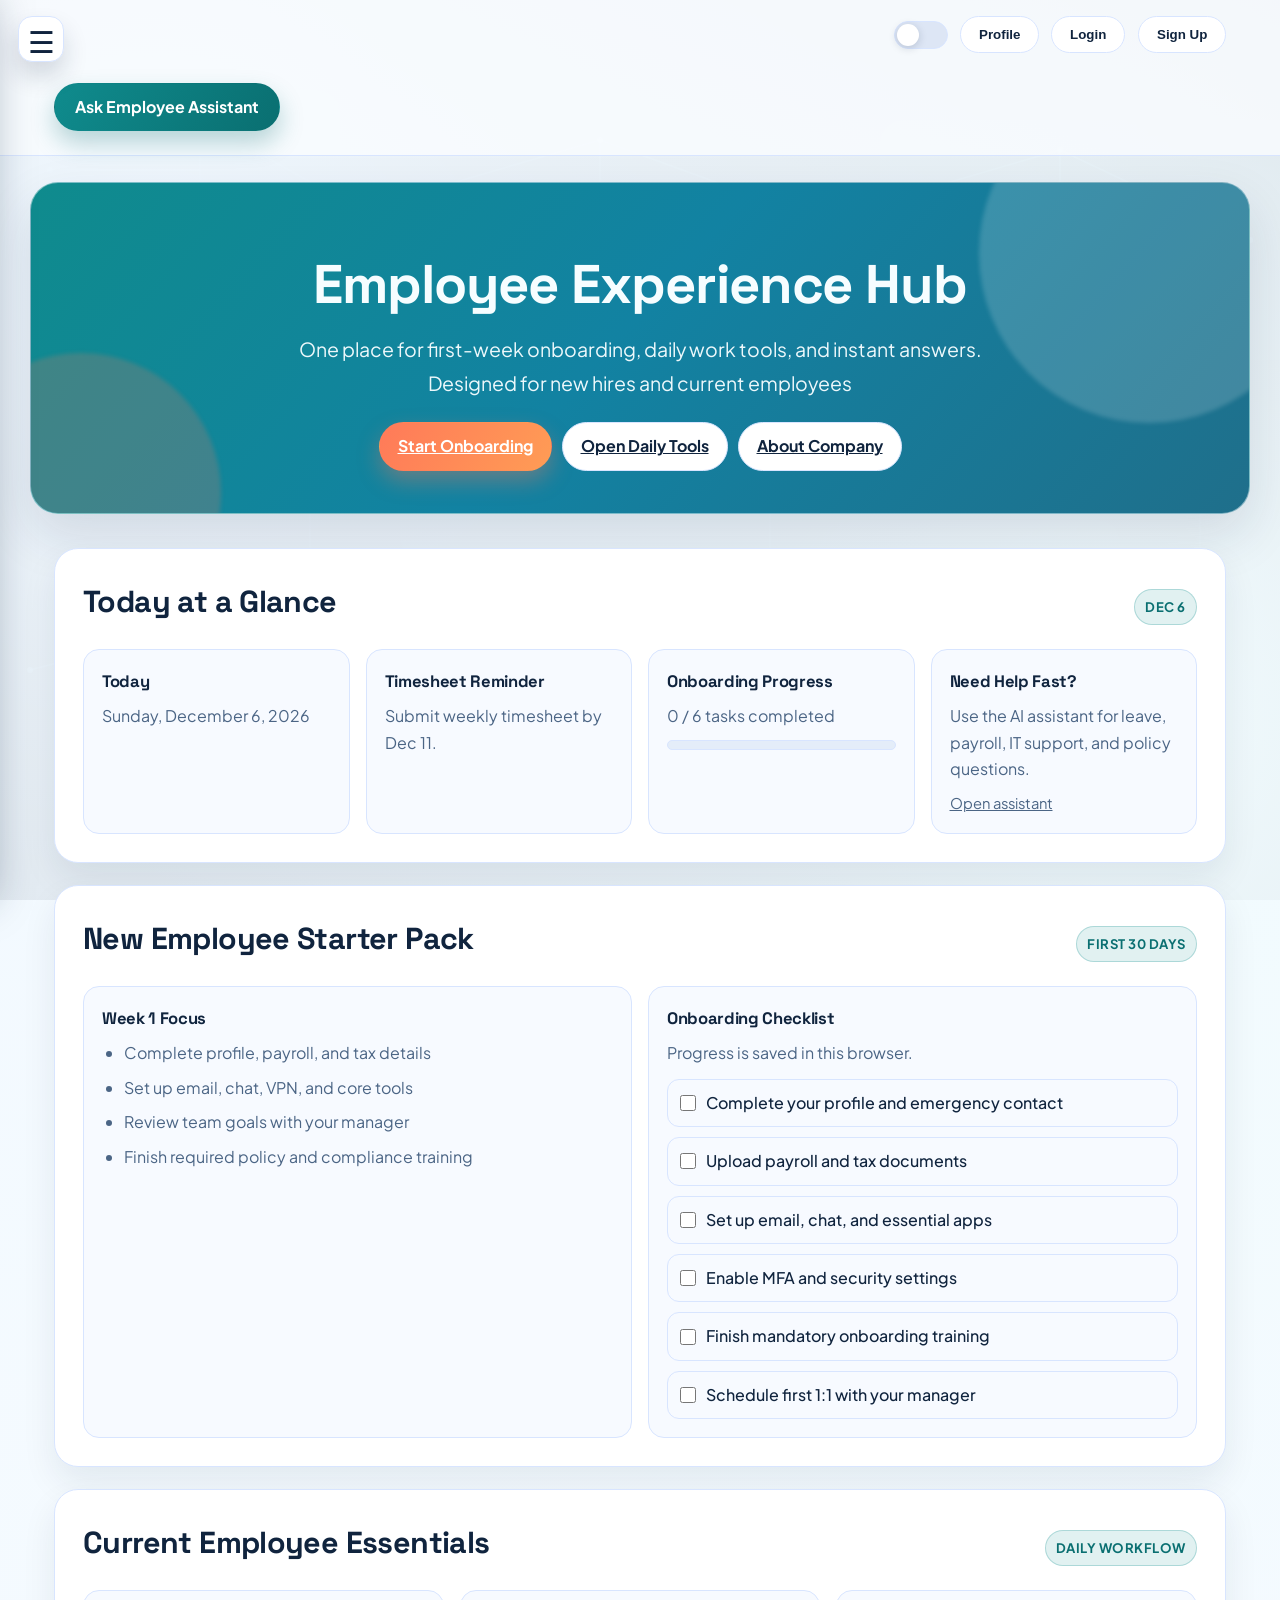
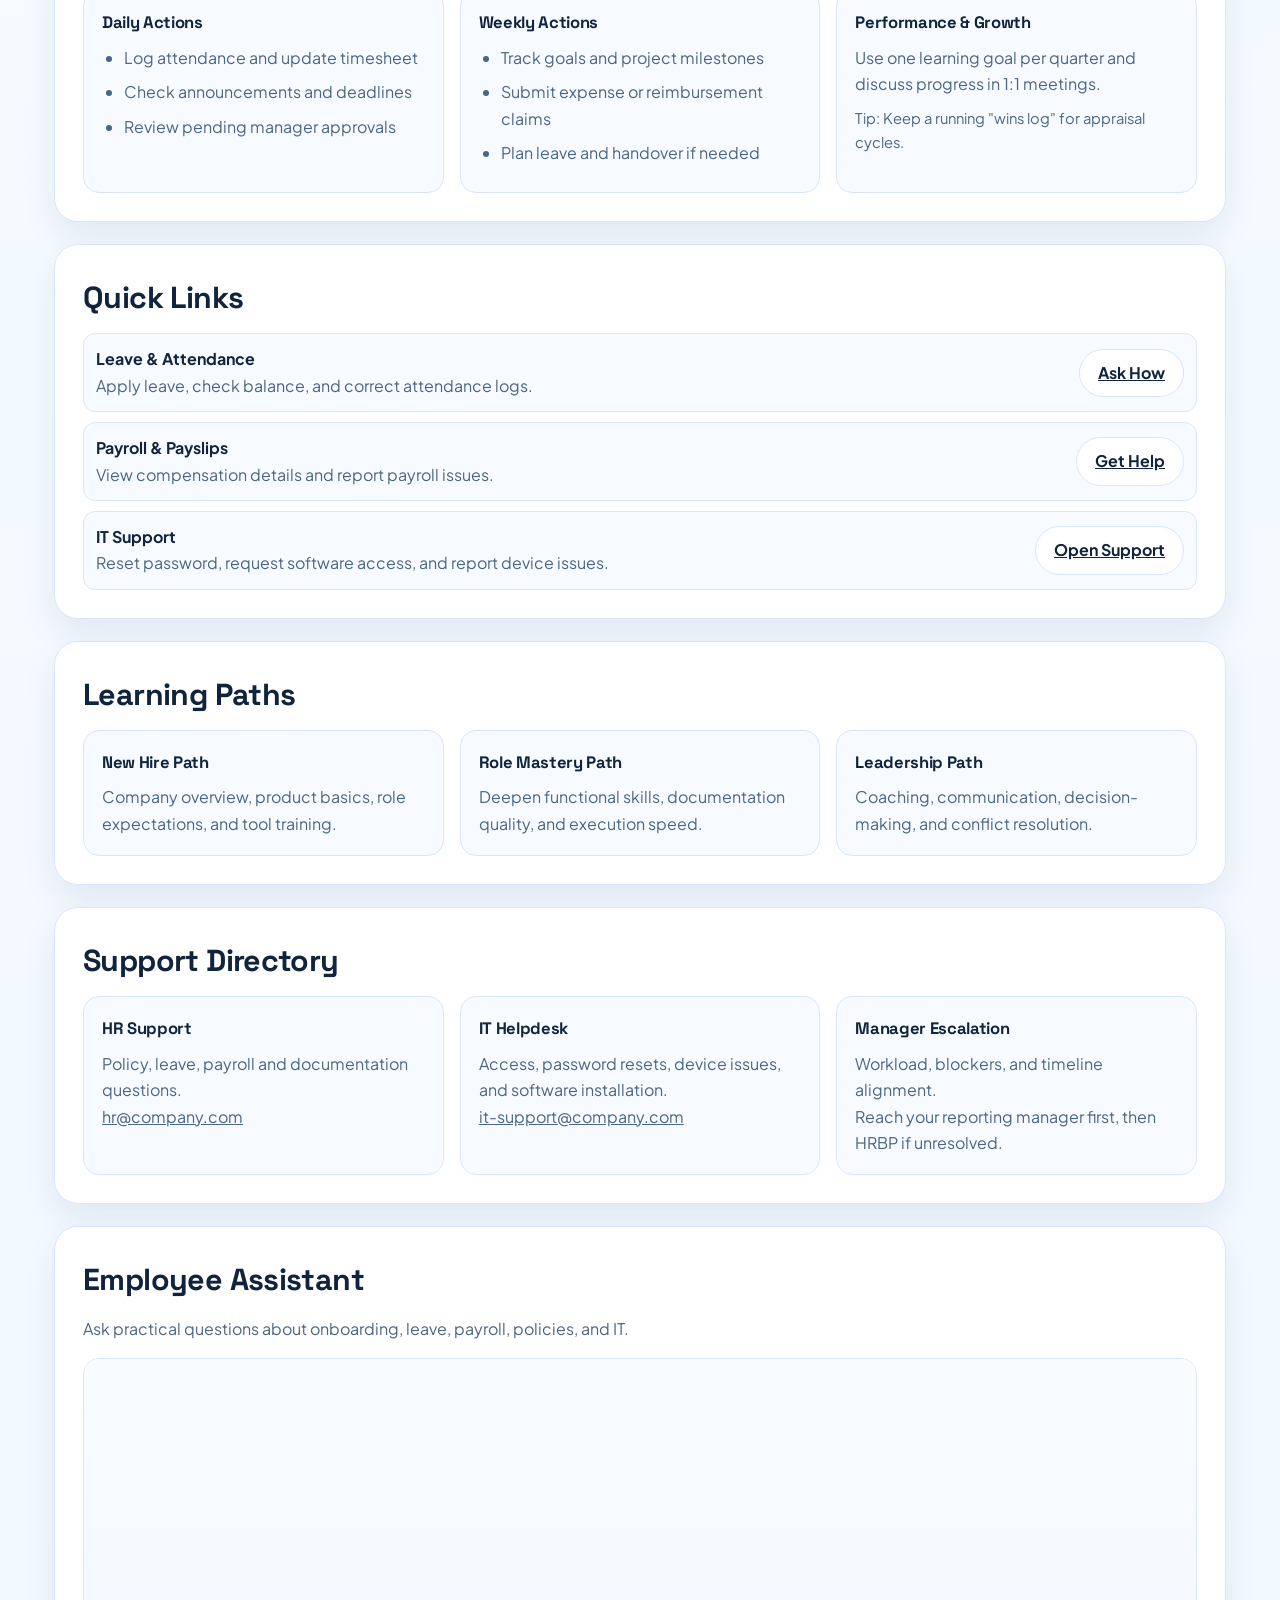
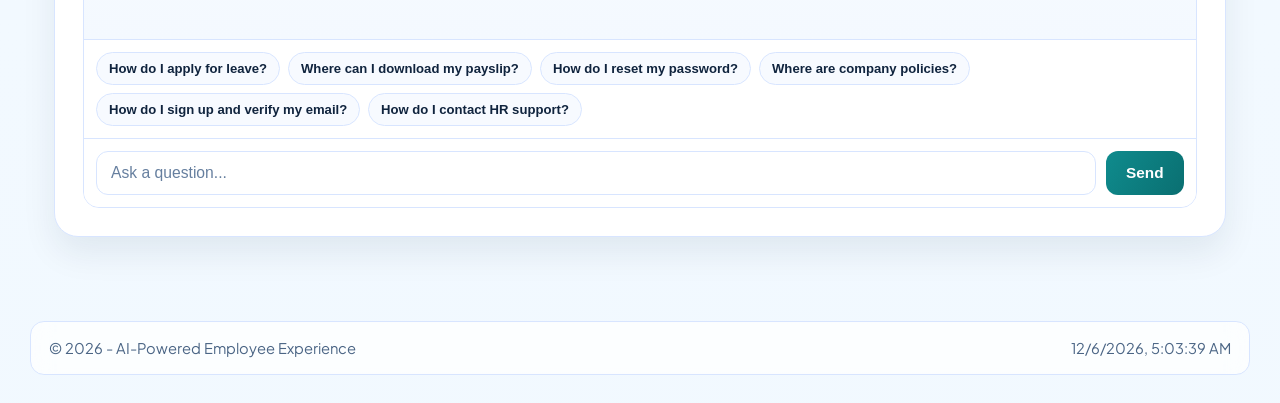
==== index.html @ 2e44c1c6 "ft up" ====
<!DOCTYPE html>
<html lang="en">
<head>
  <meta charset="UTF-8" />
  <meta name="viewport" content="width=device-width, initial-scale=1.0" />
  <title>AI Employee Experience</title>
  <link rel="preconnect" href="https://fonts.googleapis.com" />
  <link rel="preconnect" href="https://fonts.gstatic.com" crossorigin />
  <link
    href="https://fonts.googleapis.com/css2?family=Plus+Jakarta+Sans:wght@400;500;600;700;800&family=Space+Grotesk:wght@600;700&display=swap"
    rel="stylesheet"
  />

  <link rel="stylesheet" href="css/base.css" />
  <link rel="stylesheet" href="css/header.css" />
  <link rel="stylesheet" href="css/sidebar.css" />
  <link rel="stylesheet" href="css/banner.css" />
  <link rel="stylesheet" href="css/components.css" />
  <link rel="stylesheet" href="css/layout.css" />
  <link rel="stylesheet" href="css/dark.css" />
  <link rel="stylesheet" href="css/responsive.css" />
  <link rel="stylesheet" href="css/chatbot.css" />
  <link rel="stylesheet" href="css/popup.css" />

  <style>
    .section-title-row {
      display: flex;
      justify-content: space-between;
      align-items: center;
      gap: 12px;
      margin-bottom: 12px;
      flex-wrap: wrap;
    }

    .pill {
      display: inline-block;
      font-size: 0.82rem;
      font-weight: 700;
      letter-spacing: 0.04em;
      text-transform: uppercase;
      color: var(--primary-strong);
      background: rgba(15, 139, 141, 0.12);
      border: 1px solid rgba(15, 139, 141, 0.25);
      border-radius: 999px;
      padding: 6px 10px;
    }

    .hero-actions {
      margin-top: 22px;
      display: flex;
      justify-content: center;
      gap: 10px;
      flex-wrap: wrap;
    }

    .task-list {
      display: grid;
      gap: 10px;
      margin-top: 12px;
    }

    .task-item {
      display: flex;
      align-items: center;
      gap: 10px;
      background: var(--surface-soft);
      border: 1px solid var(--line);
      border-radius: 12px;
      padding: 10px 12px;
      color: var(--text);
      font-weight: 500;
    }

    .task-item input {
      width: 16px;
      height: 16px;
      accent-color: var(--primary);
    }

    .progress-track {
      width: 100%;
      background: #e4edf9;
      border-radius: 999px;
      height: 10px;
      overflow: hidden;
      margin-top: 10px;
      border: 1px solid var(--line);
    }

    .progress-fill {
      height: 100%;
      width: 0%;
      background: linear-gradient(120deg, var(--primary), #26a3a5);
      transition: width 0.25s ease;
    }

    .quick-link-list {
      display: grid;
      gap: 10px;
      margin-top: 10px;
    }

    .quick-link-item {
      display: flex;
      justify-content: space-between;
      align-items: center;
      gap: 10px;
      flex-wrap: wrap;
      background: var(--surface-soft);
      border: 1px solid var(--line);
      border-radius: 12px;
      padding: 12px;
    }

    .quick-link-item strong {
      color: var(--text);
    }

    .mini-note {
      margin-top: 8px;
      font-size: 0.92rem;
      color: var(--muted);
    }
  </style>
</head>

<body>
  <div class="main-header">
    <!-- SIDEBAR -->
    <div class="menu-icon" onclick="toggleSidebar()">&#9776;</div>
    <div class="sidebar-overlay" id="sidebarOverlay" onclick="toggleSidebar()"></div>

    <div class="sidebar" id="sidebar">
      <h2>Menu</h2>
      <a href="#dashboard">Dashboard</a>
      <a href="#new-employee">New Employee</a>
      <a href="#current-employee">Current Employee</a>
      <a href="#quick-links">Quick Links</a>
      <a href="#learning">Learning</a>
      <a href="#support">Support</a>
      <a href="about-company.html">About Company</a>
      <a href="#chatbot">AI Assistant</a>
      <a href="profile.html">Profile</a>
      <a href="#admin-section">Admin</a>
      <a href="#" id="sidebarLogoutLink">Logout</a>
    </div>

    <header>
      <div class="header-controls">
        <!-- DARK MODE -->
        <div class="toggle-switch" onclick="toggleDarkMode()">
          <div class="circle"></div>
        </div>

        <!-- PROFILE DROPDOWN -->
        <div class="profile">
          <button type="button" class="profile-btn" id="profileBtn">
            Profile
          </button>

          <div class="dropdown" id="dropdown">
            <a href="profile.html">My Account</a>
            <a href="#">Settings</a>
            <a href="#" onclick="return handleLogout(event)">Logout</a>
          </div>
        </div>

        <button id="loginBtn" class="btn-secondary" onclick="openPopup('login')">Login</button>
        <button id="signupBtn" class="btn-secondary" onclick="openPopup('signup')">Sign Up</button>
      </div>

      <a href="#chatbot" class="chat-btn">
        Ask Employee Assistant
      </a>
    </header>
  </div>

  <!-- Banner Section -->
  <div class="hero-bg">
    <div class="inner-section">
      <h1 id="employeeGreeting">Employee Experience Hub</h1>
      <p>One place for first-week onboarding, daily work tools, and instant answers.</p>
      <p>Designed for new hires and current employees</p>
      <div class="hero-actions">
        <a href="#new-employee" class="btn-primary">Start Onboarding</a>
        <a href="#current-employee" class="btn-secondary">Open Daily Tools</a>
        <a href="about-company.html" class="btn-secondary">About Company</a>
      </div>
    </div>
  </div>

  <main>
    <section id="dashboard">
      <div class="section-title-row">
        <h2>Today at a Glance</h2>
        <span class="pill" id="todayDatePill">Today</span>
      </div>
      <div class="grid">
        <div class="card">
          <h3>Today</h3>
          <p id="todayLine">Loading date...</p>
        </div>
        <div class="card">
          <h3>Timesheet Reminder</h3>
          <p id="timesheetLine">Update your timesheet before Friday.</p>
        </div>
        <div class="card">
          <h3>Onboarding Progress</h3>
          <p id="onboardingProgressLabel">0 / 0 tasks completed</p>
          <div class="progress-track">
            <div class="progress-fill" id="onboardingProgressFill"></div>
          </div>
        </div>
        <div class="card">
          <h3>Need Help Fast?</h3>
          <p>Use the AI assistant for leave, payroll, IT support, and policy questions.</p>
          <p class="mini-note"><a href="#chatbot">Open assistant</a></p>
        </div>
      </div>
    </section>

    <section id="new-employee">
      <div class="section-title-row">
        <h2>New Employee Starter Pack</h2>
        <span class="pill">First 30 Days</span>
      </div>
      <div class="grid">
        <div class="card">
          <h3>Week 1 Focus</h3>
          <ul>
            <li>Complete profile, payroll, and tax details</li>
            <li>Set up email, chat, VPN, and core tools</li>
            <li>Review team goals with your manager</li>
            <li>Finish required policy and compliance training</li>
          </ul>
        </div>
        <div class="card">
          <h3>Onboarding Checklist</h3>
          <p>Progress is saved in this browser.</p>
          <div class="task-list" id="onboardingChecklist"></div>
        </div>
      </div>
    </section>

    <section id="current-employee">
      <div class="section-title-row">
        <h2>Current Employee Essentials</h2>
        <span class="pill">Daily Workflow</span>
      </div>
      <div class="grid">
        <div class="card">
          <h3>Daily Actions</h3>
          <ul>
            <li>Log attendance and update timesheet</li>
            <li>Check announcements and deadlines</li>
            <li>Review pending manager approvals</li>
          </ul>
        </div>
        <div class="card">
          <h3>Weekly Actions</h3>
          <ul>
            <li>Track goals and project milestones</li>
            <li>Submit expense or reimbursement claims</li>
            <li>Plan leave and handover if needed</li>
          </ul>
        </div>
        <div class="card">
          <h3>Performance & Growth</h3>
          <p>Use one learning goal per quarter and discuss progress in 1:1 meetings.</p>
          <p class="mini-note">Tip: Keep a running "wins log" for appraisal cycles.</p>
        </div>
      </div>
    </section>

    <section id="quick-links">
      <h2>Quick Links</h2>
      <div class="quick-link-list">
        <div class="quick-link-item">
          <div>
            <strong>Leave & Attendance</strong>
            <p>Apply leave, check balance, and correct attendance logs.</p>
          </div>
          <a href="#chatbot" class="btn-secondary">Ask How</a>
        </div>
        <div class="quick-link-item">
          <div>
            <strong>Payroll & Payslips</strong>
            <p>View compensation details and report payroll issues.</p>
          </div>
          <a href="#chatbot" class="btn-secondary">Get Help</a>
        </div>
        <div class="quick-link-item">
          <div>
            <strong>IT Support</strong>
            <p>Reset password, request software access, and report device issues.</p>
          </div>
          <a href="#chatbot" class="btn-secondary">Open Support</a>
        </div>
      </div>
    </section>

    <section id="learning">
      <h2>Learning Paths</h2>
      <div class="grid">
        <div class="card">
          <h3>New Hire Path</h3>
          <p>Company overview, product basics, role expectations, and tool training.</p>
        </div>
        <div class="card">
          <h3>Role Mastery Path</h3>
          <p>Deepen functional skills, documentation quality, and execution speed.</p>
        </div>
        <div class="card">
          <h3>Leadership Path</h3>
          <p>Coaching, communication, decision-making, and conflict resolution.</p>
        </div>
      </div>
    </section>

    <section id="support">
      <h2>Support Directory</h2>
      <div class="grid">
        <div class="card">
          <h3>HR Support</h3>
          <p>Policy, leave, payroll and documentation questions.</p>
          <p><a href="mailto:hr@company.com">hr@company.com</a></p>
        </div>
        <div class="card">
          <h3>IT Helpdesk</h3>
          <p>Access, password resets, device issues, and software installation.</p>
          <p><a href="mailto:it-support@company.com">it-support@company.com</a></p>
        </div>
        <div class="card">
          <h3>Manager Escalation</h3>
          <p>Workload, blockers, and timeline alignment.</p>
          <p>Reach your reporting manager first, then HRBP if unresolved.</p>
        </div>
      </div>
    </section>

    <!-- CHATBOT -->
    <section id="chatbot">
      <h2>Employee Assistant</h2>
      <p>Ask practical questions about onboarding, leave, payroll, policies, and IT.</p>
      <div class="chat-box">
        <div class="chat-log" id="chatLog"></div>
        <div class="chat-suggestions" id="chatSuggestions"></div>
        <div class="input-row">
          <input id="userInput" placeholder="Ask a question..." />
          <button onclick="sendMessage()">Send</button>
        </div>
      </div>
    </section>

    <!-- ADMIN SECTION -->
    <section id="admin-section" style="display:none;">
      <h2>Admin Panel</h2>
      <div id="userList"></div>
    </section>
  </main>

  <footer>
    <div class="inner-footer">
      <div>&copy; 2026 - AI-Powered Employee Experience</div>
      <div id="clock"></div>
    </div>
  </footer>

  <!-- POPUP -->
  <div class="popup-bg" id="popupBg" onclick="closePopup()">
    <div class="popup" onclick="event.stopPropagation()">
      <h2 id="popupTitle"></h2>

      <div id="loginForm" style="display:none;">
        <input id="liEmail" type="email" placeholder="Email" />
        <input id="liPassword" type="password" placeholder="Password" />
        <p style="margin:8px 0 0; text-align:right;">
          <a href="forgot.html" style="font-size:0.86rem; color:#0a6f71; text-decoration:none;">Forgot password?</a>
        </p>
        <button onclick="handleLogin()" style="width:100%;">Login</button>
      </div>

      <div id="signupForm" style="display:none;">
        <input id="suName" type="text" placeholder="Full Name" />
        <input id="suEmail" type="email" placeholder="Email" />
        <input id="suPassword" type="password" placeholder="Password" />
        <button onclick="handleSignup()" style="width:100%;">Sign Up</button>
      </div>

      <br />
      <button onclick="closePopup()" style="width:100%;">Close</button>
    </div>
  </div>

  <script>
    const isLocalhost =
      location.hostname === "localhost" || location.hostname === "127.0.0.1";
    const API = isLocalhost
      ? "http://127.0.0.1:5000/api"
      : "https://ai-backend-1-7kxh.onrender.com/api";

    const ONBOARDING_STORAGE_KEY = "onboardingChecklistV1";
    const onboardingItems = [
      { id: "profile", label: "Complete your profile and emergency contact" },
      { id: "docs", label: "Upload payroll and tax documents" },
      { id: "tools", label: "Set up email, chat, and essential apps" },
      { id: "security", label: "Enable MFA and security settings" },
      { id: "training", label: "Finish mandatory onboarding training" },
      { id: "manager", label: "Schedule first 1:1 with your manager" }
    ];

    /* SIDEBAR */
    function toggleSidebar() {
      document.getElementById("sidebar").classList.toggle("open");
      document.getElementById("sidebarOverlay").classList.toggle("show");
    }

    /* DARK MODE */
    function toggleDarkMode() {
      document.body.classList.toggle("dark");
      localStorage.setItem("theme", document.body.classList.contains("dark") ? "dark" : "light");
    }

    function applySavedTheme() {
      const savedTheme = localStorage.getItem("theme");
      if (savedTheme === "dark") {
        document.body.classList.add("dark");
      } else {
        document.body.classList.remove("dark");
      }
    }

    /* POPUP */
    function openPopup(type) {
      document.getElementById("popupBg").style.display = "flex";
      document.getElementById("popupTitle").textContent = type === "login" ? "Login" : "Sign Up";
      document.getElementById("loginForm").style.display = type === "login" ? "block" : "none";
      document.getElementById("signupForm").style.display = type === "signup" ? "block" : "none";
    }

    function closePopup() {
      document.getElementById("popupBg").style.display = "none";
    }

    /* SIGNUP */
    async function handleSignup() {
      const name = document.getElementById("suName").value;
      const email = document.getElementById("suEmail").value;
      const password = document.getElementById("suPassword").value;

      try {
        const res = await fetch(`${API}/auth/signup`, {
          method: "POST",
          headers: { "Content-Type": "application/json" },
          body: JSON.stringify({ name, email, password })
        });

        const data = await res.json();
        alert(data.msg || "Signup successful");
      } catch (error) {
        alert("Signup failed");
        console.error(error);
      }
    }

    /* LOGIN */
    async function handleLogin() {
      const email = document.getElementById("liEmail").value;
      const password = document.getElementById("liPassword").value;

      try {
        const res = await fetch(`${API}/auth/login`, {
          method: "POST",
          headers: { "Content-Type": "application/json" },
          body: JSON.stringify({ email, password })
        });

        const data = await res.json();

        if (res.ok) {
          localStorage.setItem("token", data.token);
          localStorage.setItem("user", JSON.stringify(data.user));
          alert("Login successful");
          closePopup();
          loadAdminPanel();
          renderPersonalizedWelcome();
          updateAuthUI();
          if (window.refreshChatSuggestions) window.refreshChatSuggestions();
        } else {
          alert(data.msg || "Login failed");
        }
      } catch (error) {
        alert("Login error");
        console.error(error);
      }
    }

    /* LOGOUT */
    function handleLogout(e) {
      if (e) e.preventDefault();
      localStorage.removeItem("token");
      localStorage.removeItem("user");
      document.getElementById("admin-section").style.display = "none";
      alert("Logged out successfully");
      renderPersonalizedWelcome();
      updateAuthUI();
      if (window.refreshChatSuggestions) window.refreshChatSuggestions();
      return false;
    }

    /* ADMIN PANEL */
    async function loadAdminPanel() {
      const token = localStorage.getItem("token");
      const user = JSON.parse(localStorage.getItem("user") || "{}");
      const userList = document.getElementById("userList");

      if (!user.role || user.role !== "admin") return;

      document.getElementById("admin-section").style.display = "block";

      try {
        const res = await fetch(`${API}/users/all`, {
          headers: { Authorization: `Bearer ${token}` }
        });

        const users = await res.json();

        userList.innerHTML = users.map((u) => `
          <p>${u.name} - ${u.email} - ${u.role}</p>
        `).join("");
      } catch (error) {
        userList.innerHTML = "<p>Failed to load users.</p>";
        console.error(error);
      }
    }

    function formatFriendlyDate(date) {
      return date.toLocaleDateString(undefined, {
        weekday: "long",
        year: "numeric",
        month: "long",
        day: "numeric"
      });
    }

    function getNextFridayLabel() {
      const now = new Date();
      const day = now.getDay();
      const diff = (5 - day + 7) % 7;
      const nextFriday = new Date(now);
      nextFriday.setDate(now.getDate() + diff);
      return nextFriday.toLocaleDateString(undefined, {
        month: "short",
        day: "numeric"
      });
    }

    function renderTodayWidgets() {
      const today = new Date();
      const todayLabel = formatFriendlyDate(today);
      const nextFriday = getNextFridayLabel();

      const todayLine = document.getElementById("todayLine");
      const timesheetLine = document.getElementById("timesheetLine");
      const todayDatePill = document.getElementById("todayDatePill");

      if (todayLine) todayLine.textContent = todayLabel;
      if (timesheetLine) timesheetLine.textContent = `Submit weekly timesheet by ${nextFriday}.`;
      if (todayDatePill) todayDatePill.textContent = today.toLocaleDateString(undefined, { month: "short", day: "numeric" });
    }

    function getChecklistState() {
      try {
        return JSON.parse(localStorage.getItem(ONBOARDING_STORAGE_KEY) || "{}");
      } catch {
        return {};
      }
    }

    function saveChecklistState(state) {
      localStorage.setItem(ONBOARDING_STORAGE_KEY, JSON.stringify(state));
    }

    function updateOnboardingProgress() {
      const state = getChecklistState();
      const total = onboardingItems.length;
      const completed = onboardingItems.filter((item) => Boolean(state[item.id])).length;
      const percent = total === 0 ? 0 : Math.round((completed / total) * 100);

      const label = document.getElementById("onboardingProgressLabel");
      const fill = document.getElementById("onboardingProgressFill");
      if (label) label.textContent = `${completed} / ${total} tasks completed`;
      if (fill) fill.style.width = `${percent}%`;
    }

    function renderOnboardingChecklist() {
      const wrapper = document.getElementById("onboardingChecklist");
      if (!wrapper) return;

      const state = getChecklistState();
      wrapper.innerHTML = onboardingItems
        .map((item) => `
          <label class="task-item">
            <input type="checkbox" data-task-id="${item.id}" ${state[item.id] ? "checked" : ""} />
            <span>${item.label}</span>
          </label>
        `)
        .join("");

      wrapper.addEventListener("change", (e) => {
        const input = e.target;
        if (!(input instanceof HTMLInputElement)) return;
        const taskId = input.getAttribute("data-task-id");
        if (!taskId) return;

        const nextState = getChecklistState();
        nextState[taskId] = input.checked;
        saveChecklistState(nextState);
        updateOnboardingProgress();
      });

      updateOnboardingProgress();
    }

    function renderPersonalizedWelcome() {
      const heading = document.getElementById("employeeGreeting");
      if (!heading) return;

      try {
        const user = JSON.parse(localStorage.getItem("user") || "{}");
        const name = user?.name ? String(user.name).trim() : "";
        heading.textContent = name ? `Welcome, ${name}` : "Employee Experience Hub";
      } catch {
        heading.textContent = "Employee Experience Hub";
      }
    }

    function updateAuthUI() {
      const loginBtn = document.getElementById("loginBtn");
      const signupBtn = document.getElementById("signupBtn");
      const sidebarLogoutLink = document.getElementById("sidebarLogoutLink");
      const profileBtnLocal = document.getElementById("profileBtn");
      const isLoggedIn = Boolean(localStorage.getItem("token"));

      if (loginBtn) loginBtn.style.display = isLoggedIn ? "none" : "";
      if (signupBtn) signupBtn.style.display = isLoggedIn ? "none" : "";
      if (sidebarLogoutLink) sidebarLogoutLink.style.display = isLoggedIn ? "" : "none";

      if (!profileBtnLocal) return;
      if (!isLoggedIn) {
        profileBtnLocal.textContent = "Profile";
        return;
      }

      try {
        const user = JSON.parse(localStorage.getItem("user") || "{}");
        const firstName = String(user?.name || "Profile").trim().split(/\s+/)[0];
        profileBtnLocal.textContent = `Hi, ${firstName}`;
      } catch {
        profileBtnLocal.textContent = "Profile";
      }
    }

    function initSidebarInteractions() {
      const sidebar = document.getElementById("sidebar");
      const sidebarLogoutLink = document.getElementById("sidebarLogoutLink");
      if (!sidebar) return;

      sidebar.querySelectorAll("a").forEach((link) => {
        link.addEventListener("click", () => {
          if (sidebar.classList.contains("open")) toggleSidebar();
        });
      });

      if (sidebarLogoutLink) {
        sidebarLogoutLink.addEventListener("click", (e) => {
          handleLogout(e);
        });
      }
    }

    /* CLOCK */
    function updateClock() {
      document.getElementById("clock").textContent = new Date().toLocaleString();
    }
    setInterval(updateClock, 1000);
    updateClock();

    /* INITIAL LOAD */
    window.addEventListener("load", () => {
      applySavedTheme();
      loadAdminPanel();
      renderPersonalizedWelcome();
      renderTodayWidgets();
      renderOnboardingChecklist();
      updateAuthUI();
      initSidebarInteractions();
    });

    /* DROPDOWN */
    const profileBtn = document.getElementById("profileBtn");
    const dropdown = document.getElementById("dropdown");

    if (profileBtn && dropdown) {
      profileBtn.addEventListener("click", function (e) {
        e.stopPropagation();
        dropdown.classList.toggle("show");
      });

      dropdown.addEventListener("click", function (e) {
        e.stopPropagation();
      });

      document.addEventListener("click", function () {
        dropdown.classList.remove("show");
      });
    }
  </script>
  <script type="module">
    import { sendMessage, initChatSuggestions, refreshChatSuggestions } from "./js/chatbot.js";
    window.sendMessage = sendMessage;
    window.refreshChatSuggestions = refreshChatSuggestions;
    initChatSuggestions();
  </script>
</body>
</html>
---- css/base.css ----
* {
  box-sizing: border-box;
  margin: 0;
  padding: 0;
}

:root {
  --bg: #eef4ff;
  --surface: #ffffff;
  --surface-soft: #f7faff;
  --text: #10243e;
  --muted: #4b6585;
  --placeholder: #667f9f;
  --primary: #0f8b8d;
  --primary-strong: #0a6f71;
  --accent: #ff7a59;
  --line: #d8e5ff;
  --shadow: 0 22px 52px rgba(16, 36, 62, 0.12);
  --radius-lg: 24px;
  --radius-md: 16px;
  --tech-bg: url("../assets/tech-bg.svg");
}

html {
  scroll-behavior: smooth;
}

body {
  font-family: "Plus Jakarta Sans", "Segoe UI", sans-serif;
  background-image:
    linear-gradient(rgba(245, 251, 255, 0.86), rgba(240, 248, 255, 0.9)),
    radial-gradient(circle at 12% 8%, #d9e9ff 0%, transparent 35%),
    radial-gradient(circle at 88% 20%, #ddfff5 0%, transparent 32%),
    var(--tech-bg);
  background-size: auto, auto, auto, cover;
  background-position: center, center, center, center;
  background-repeat: no-repeat, no-repeat, no-repeat, no-repeat;
  background-attachment: scroll, scroll, scroll, fixed;
  color: var(--text);
  line-height: 1.65;
  text-rendering: optimizeLegibility;
  -webkit-font-smoothing: antialiased;
  min-height: 100vh;
}

body,
input,
textarea,
select,
button {
  color: var(--text);
}

::placeholder {
  color: var(--placeholder);
  opacity: 1;
}

h1,
h2,
h3 {
  font-family: "Space Grotesk", "Plus Jakarta Sans", sans-serif;
  letter-spacing: -0.02em;
}

a {
  color: inherit;
}

p,
li,
label,
small,
span {
  color: inherit;
}

main p,
main li,
footer,
.inner-footer {
  color: var(--muted);
}

button,
.chat-btn,
.home-btn,
.profile-btn,
.popup-main-btn,
.popup-close-btn,
.update-btn,
.logout-btn {
  transition: transform 0.22s ease, box-shadow 0.22s ease, filter 0.22s ease,
    background-color 0.22s ease, color 0.22s ease, border-color 0.22s ease;
  animation: button-idle 3.2s ease-in-out infinite;
  will-change: transform;
}

button:hover,
.chat-btn:hover,
.home-btn:hover,
.profile-btn:hover,
.popup-main-btn:hover,
.popup-close-btn:hover,
.update-btn:hover,
.logout-btn:hover {
  transform: translateY(-2px) scale(1.01);
  box-shadow: 0 12px 24px rgba(16, 36, 62, 0.2);
  filter: brightness(1.03);
}

button:active,
.chat-btn:active,
.home-btn:active,
.profile-btn:active,
.popup-main-btn:active,
.popup-close-btn:active,
.update-btn:active,
.logout-btn:active {
  transform: translateY(0) scale(0.98);
}

button:focus-visible,
.chat-btn:focus-visible,
.home-btn:focus-visible,
.profile-btn:focus-visible,
.popup-main-btn:focus-visible,
.popup-close-btn:focus-visible,
.update-btn:focus-visible,
.logout-btn:focus-visible {
  outline: 3px solid rgba(15, 139, 141, 0.28);
  outline-offset: 2px;
}

@keyframes button-idle {
  0%,
  100% {
    transform: translateY(0);
  }
  50% {
    transform: translateY(-1px);
  }
}

@media (prefers-reduced-motion: reduce) {
  button,
  .chat-btn,
  .home-btn,
  .profile-btn,
  .popup-main-btn,
  .popup-close-btn,
  .update-btn,
  .logout-btn {
    animation: none;
    transition: none;
  }
}
---- css/header.css ----
.main-header {
  position: sticky;
  top: 0;
  width: 100%;
  z-index: 1001;
  background: rgba(250, 253, 255, 0.78);
  border-bottom: 1px solid var(--line);
}

.main-header,
header,
.header-controls,
.profile {
  overflow: visible;
}

header {
  padding: 16px 24px;
  position: relative;
  max-width: 1220px;
  margin: 0 auto;
}

.header-controls {
  position: static;
  justify-content: flex-end;
  display: flex;
  align-items: center;
  gap: 12px;
}

.profile-btn {
  border: 1px solid var(--line, #d8e5ff);
  background: var(--surface, #ffffff);
  color: var(--text, #10243e);
}

.profile {
  position: relative;
  z-index: 1500;
}

#dropdown {
  position: absolute;
  top: calc(100% + 12px);
  right: 0;
  min-width: 180px;
  padding: 10px;
  background: var(--surface, #ffffff);
  border: 1px solid var(--line, #d8e5ff);
  border-radius: 14px;
  box-shadow: var(--shadow);
  display: none;
  z-index: 3000;
}

#dropdown.show {
  display: block;
}

#dropdown a {
  display: block;
  padding: 10px 12px;
  border-radius: 10px;
  text-decoration: none !important;
  font-weight: 600;
  color: var(--text, #10243e) !important;
}

#dropdown a:hover {
  background: var(--surface-soft, #f7faff);
}
---- css/sidebar.css ----
.sidebar {
  position: fixed;
  top: 0;
  bottom: 0;
  left: -320px;
  z-index: 9999;
  display: flex;
  flex-direction: column;
  gap: 8px;
  width: 290px;
  height: 100vh;
  padding: 96px 20px 24px;
  background: linear-gradient(180deg, #0f8b8d, #0a6f71);
  color: #ffffff;
  box-shadow: 20px 0 40px rgba(16, 36, 62, 0.35);
  transition: left 0.26s ease-in-out;
  overflow-y: auto;
}

.sidebar.open {
  left: 0;
}

.sidebar h2 {
  margin-bottom: 12px;
  font-size: 1.45rem;
  font-weight: 800;
}

.sidebar a {
  display: block;
  padding: 10px 12px;
  color: #ffffff;
  text-decoration: none;
  font-size: 0.98rem;
  border-radius: 10px;
  opacity: 0.95;
  transition: background 0.2s ease, transform 0.2s ease;
}

.sidebar a:hover {
  transform: translateX(4px);
  background: rgba(255, 255, 255, 0.18);
  opacity: 1;
}

.sidebar-overlay {
  position: fixed;
  top: 0;
  left: 0;
  z-index: 999;
  display: none;
  width: 100%;
  height: 100%;
  background: rgba(11, 25, 44, 0.38);
  backdrop-filter: blur(4px);
}

.sidebar-overlay.show {
  display: block;
}

.menu-icon {
  position: fixed;
  top: 16px;
  left: 18px;
  z-index: 10000;
  font-size: 30px;
  width: 46px;
  height: 46px;
  border-radius: 14px;
  display: grid;
  place-items: center;
  background: var(--surface);
  border: 1px solid var(--line);
  box-shadow: 0 14px 24px rgba(16, 36, 62, 0.16);
  cursor: pointer;
  color: var(--text);
}
---- css/banner.css ----
.hero-bg {
  margin: 26px auto 0;
  max-width: 1220px;
  border-radius: 28px;
  border: 1px solid rgba(255, 255, 255, 0.45);
  padding: 72px 42px 42px;
  background: linear-gradient(132deg, #0f8b8d 0%, #1282a2 48%, #1f6f8b 100%);
  color: #f6fdff;
  text-align: center;
  position: relative;
  overflow: hidden;
  box-shadow: var(--shadow);
}

.inner-section {
  max-width: 960px;
  margin: 0 auto;
  position: relative;
  z-index: 1;
}

.hero-bg::before,
.hero-bg::after {
  content: "";
  position: absolute;
  border-radius: 999px;
  filter: blur(2px);
}

.hero-bg::before {
  width: 340px;
  height: 340px;
  background: rgba(255, 255, 255, 0.16);
  top: -100px;
  right: -70px;
}

.hero-bg::after {
  width: 280px;
  height: 280px;
  background: rgba(255, 122, 89, 0.2);
  left: -90px;
  bottom: -120px;
}

.hero-bg h1 {
  margin-bottom: 18px;
  font-size: clamp(2rem, 5vw, 3.4rem);
  line-height: 1.1;
  font-weight: 700;
}

.hero-bg p {
  font-size: clamp(1rem, 2.1vw, 1.22rem);
  line-height: 1.72;
  opacity: 0.96;
}

.hero-bg p:last-child {
  margin-top: 16px;
  font-weight: 800;
  letter-spacing: 0.18em;
  text-transform: uppercase;
  font-size: 0.78rem;
  color: #ffddd4;
}
---- css/components.css ----
main {
  padding: 34px 24px 30px;
  margin: 0 auto;
  max-width: 1220px;
}

section {
  max-width: 100%;
  margin: 0 0 22px;
  padding: 28px;
  background: var(--surface);
  border: 1px solid var(--line);
  border-radius: var(--radius-lg);
  box-shadow: 0 16px 34px rgba(16, 36, 62, 0.08);
  animation: rise-in 0.5s ease both;
}

section h2 {
  margin-bottom: 10px;
  font-size: clamp(1.45rem, 2.5vw, 1.9rem);
}

section p {
  color: var(--muted);
}

section ul {
  padding-left: 22px;
}

section li {
  margin-bottom: 8px;
}

.grid {
  display: grid;
  grid-template-columns: repeat(auto-fit, minmax(220px, 1fr));
  gap: 16px;
}

.card {
  padding: 18px;
  background: var(--surface-soft);
  border: 1px solid var(--line);
  border-radius: var(--radius-md);
  transition: transform 0.22s ease, box-shadow 0.22s ease;
}

.card:hover {
  transform: translateY(-3px);
  box-shadow: 0 16px 28px rgba(16, 36, 62, 0.12);
}

.card h3 {
  margin-bottom: 8px;
  font-size: 1.04rem;
}

.card p,
section li {
  color: var(--muted);
}

.btn-primary,
.btn-secondary,
.header-controls button,
.profile-btn,
.home-btn {
  appearance: none;
  border: 1px solid transparent;
  border-radius: 999px;
  padding: 10px 18px;
  font-weight: 700;
  cursor: pointer;
  transition: transform 0.2s ease, background 0.2s ease, color 0.2s ease, box-shadow 0.2s ease;
}

.btn-primary {
  background: linear-gradient(120deg, var(--accent), #ff9c55);
  color: #fff;
  box-shadow: 0 10px 22px rgba(255, 122, 89, 0.35);
}

.btn-secondary,
.header-controls button,
.profile-btn,
.home-btn {
  background: #fff;
  color: var(--text);
  border-color: var(--line);
}

.btn-primary:hover,
.btn-secondary:hover,
.header-controls button:hover,
.profile-btn:hover,
.home-btn:hover {
  transform: translateY(-1px);
}

.chat-btn {
  margin: 30px auto 8px;
  display: inline-block;
  width: max-content;
  text-decoration: none;
  background: linear-gradient(120deg, var(--primary), var(--primary-strong));
  color: #fff;
  border: 1px solid transparent;
  padding: 10px 20px;
  border-radius: 999px;
  font-weight: 700;
  box-shadow: 0 12px 24px rgba(10, 111, 113, 0.28);
}

.chat-btn:hover {
  color: #fff;
  filter: brightness(1.05);
}

@keyframes rise-in {
  from {
    opacity: 0;
    transform: translateY(8px);
  }
  to {
    opacity: 1;
    transform: translateY(0);
  }
}
---- css/layout.css ----
footer {
  margin-top: 10px;
  padding: 22px 24px 28px;
  background: transparent;
  color: var(--muted);
  font-size: 0.92rem;
}

.inner-footer {
  display: flex;
  justify-content: space-between;
  align-items: center;
  max-width: 1220px;
  margin: 0 auto;
  padding: 14px 18px;
  background: rgba(255, 255, 255, 0.72);
  border: 1px solid var(--line);
  border-radius: 14px;
  backdrop-filter: blur(10px);
}

.three-column-header {
  display: flex;
  justify-content: space-between;
  align-items: center;
  padding: 20px;
}

.two-column-section {
  display: flex;
  justify-content: space-between;
  padding: 20px;
}

.left-box,
.right-box {
  width: 48%;
}
---- css/dark.css ----
.toggle-switch {
  position: relative;
  width: 54px;
  height: 28px;
  background: #dde6f5;
  border-radius: 999px;
  border: 1px solid var(--line);
  cursor: pointer;
}

.toggle-switch .circle {
  position: absolute;
  top: 2px;
  left: 2px;
  width: 22px;
  height: 22px;
  background: #ffffff;
  border-radius: 50%;
  box-shadow: 0 2px 8px rgba(16, 36, 62, 0.18);
  transition: 0.3s;
}

body.dark {
  --bg: #091423;
  --surface: #11253c;
  --surface-soft: #16324f;
  --text: #e8f0ff;
  --muted: #afc2df;
  --placeholder: #9eb4d3;
  --line: #284361;
  --shadow: 0 22px 52px rgba(3, 9, 15, 0.45);

  background-image:
    linear-gradient(rgba(7, 16, 27, 0.86), rgba(8, 23, 38, 0.9)),
    radial-gradient(circle at 16% 8%, #14385b 0%, transparent 32%),
    radial-gradient(circle at 88% 20%, #17314a 0%, transparent 30%),
    var(--tech-bg);
  background-size: auto, auto, auto, cover;
  background-position: center, center, center, center;
  background-repeat: no-repeat, no-repeat, no-repeat, no-repeat;
  background-attachment: scroll, scroll, scroll, fixed;
  color: var(--text);
}

body.dark a,
body.dark button,
body.dark h1,
body.dark h2,
body.dark h3,
body.dark h4,
body.dark h5,
body.dark h6 {
  color: var(--text);
}

body.dark p,
body.dark li,
body.dark label,
body.dark small,
body.dark span {
  color: var(--muted);
}

body.dark .toggle-switch {
  background: #223f5c;
  border-color: #305275;
}

body.dark .toggle-switch .circle {
  left: 28px;
  background: #e9f3ff;
}

body.dark .main-header {
  background: rgba(10, 20, 34, 0.82);
  border-bottom-color: #2a4462;
}

body.dark .menu-icon {
  color: #f3f8ff;
  background: #10233a;
  border-color: #2c4868;
}

body.dark .profile-btn {
  background-color: #10233a;
  color: #f3f8ff;
  border-color: #2c4868;
}

body.dark .btn-secondary,
body.dark .header-controls button,
body.dark .home-btn {
  background: #10233a;
  color: #f3f8ff;
  border-color: #2c4868;
}

body.dark .sidebar {
  background: linear-gradient(180deg, #12587a, #0c3f5c);
  color: #f4f9ff;
}

body.dark .sidebar a {
  color: #f4f9ff;
}

body.dark .chat-btn {
  color: #ffffff;
}

body.dark .dropdown {
  background: #10233a;
  border-color: #2c4868;
}

body.dark #dropdown a {
  color: #e8f0ff !important;
}

body.dark #dropdown a:hover {
  color: #ffffff !important;
}

body.dark section {
  background: var(--surface);
  color: var(--text);
  border: 1px solid var(--line);
}

body.dark section p,
body.dark section li,
body.dark .card p {
  color: #c4d7f1;
}

body.dark .card {
  background: var(--surface-soft);
  border-color: var(--line);
  color: var(--text);
}

body.dark .chat-log {
  background: #0f2237;
  color: #e3efff;
}

body.dark .chat-suggestions,
body.dark .input-row {
  background: #10233a;
  border-top-color: #2c4868;
}

body.dark .chat-chip {
  background: #16324f;
  color: #e8f0ff;
  border-color: #2c4868;
}

body.dark .chat-chip:hover {
  background: #1b3d5f;
}

body.dark .input-row input {
  background: #10233a;
  color: #fff;
  border-color: #2c4868;
}

body.dark .popup {
  background: #10233a;
  color: #e8f0ff;
  border-color: #2c4868;
}

body.dark .popup input {
  background: #0f2034;
  color: #fff;
  border-color: #2c4868;
}

body.dark .popup button {
  color: #e8f0ff;
}

body.dark .inner-footer {
  background: rgba(16, 35, 58, 0.78);
  border-color: #2c4868;
  color: #afc2df;
}
---- css/responsive.css ----
@media (max-width: 1024px) {
  .hero-bg {
    margin: 22px 16px 0;
    padding: 66px 30px 34px;
  }

  main {
    padding: 30px 16px;
  }

  section {
    padding: 24px;
  }
}

@media (max-width: 768px) {
  .main-header {
    position: static;
  }

  .hero-bg {
    border-radius: 22px;
    padding: 56px 20px 28px;
    margin-top: 8px;
  }

  header {
    padding: 14px 14px 14px 72px;
  }

  .header-controls {
    gap: 8px;
    flex-wrap: wrap;
    justify-content: flex-end;
    align-items: center;
  }

  .header-controls button,
  .profile-btn {
    padding: 8px 14px;
    font-size: 0.86rem;
  }

  #dropdown {
    right: 0;
    top: calc(100% + 8px);
    min-width: 160px;
  }

  .menu-icon {
    top: 12px;
    left: 12px;
    width: 42px;
    height: 42px;
  }

  main {
    padding: 20px 12px;
  }

  section {
    padding: 20px 16px;
    border-radius: 18px;
  }

  .grid {
    grid-template-columns: 1fr;
  }

  .chat-log {
    height: 220px;
  }

  .input-row {
    flex-direction: column;
  }

  .input-row button {
    width: 100%;
  }

  .sidebar {
    width: 252px;
    left: -272px;
  }

  .inner-footer {
    display: block;
    text-align: center;
  }
}
---- css/chatbot.css ----
.chat-box {
  width: 100%;
  margin: 16px auto 0;
  border-radius: var(--radius-md);
  border: 1px solid var(--line);
  overflow: hidden;
}

.chat-log {
  height: 280px;
  overflow-y: auto;
  margin-bottom: 0;
  padding: 16px;
  background: linear-gradient(180deg, #f9fcff 0%, #f4f9ff 100%);
  color: var(--text);
}

.chat-suggestions {
  display: flex;
  flex-wrap: wrap;
  gap: 8px;
  padding: 12px;
  background: #fff;
  border-top: 1px solid var(--line);
}

.chat-chip {
  border: 1px solid var(--line);
  background: var(--surface-soft);
  color: var(--text);
  padding: 8px 12px;
  border-radius: 999px;
  font-size: 0.82rem;
  font-weight: 600;
  cursor: pointer;
}

.chat-chip:hover {
  background: #eaf4ff;
}

.input-row {
  display: flex;
  gap: 10px;
  padding: 12px;
  background: #fff;
  border-top: 1px solid var(--line);
}

.input-row input {
  flex: 1;
  padding: 12px 14px;
  border: 1px solid var(--line);
  border-radius: 12px;
  font-size: 0.98rem;
  background: var(--surface);
  color: var(--text);
}

.input-row button {
  padding: 12px 20px;
  font-size: 0.96rem;
  font-weight: 700;
  background: linear-gradient(120deg, var(--primary), var(--primary-strong));
  color: #ffffff;
  border: none;
  border-radius: 12px;
  cursor: pointer;
  transition: 0.2s ease, transform 0.2s ease;
}

.input-row button:hover {
  transform: translateY(-1px);
}
---- css/popup.css ----
.popup-bg {
  position: fixed;
  top: 0;
  left: 0;
  z-index: 99999;
  display: none;
  justify-content: center;
  align-items: center;
  width: 100%;
  height: 100%;
  background: rgba(10, 18, 34, 0.58);
  backdrop-filter: blur(6px);
}

.popup {
  position: relative;
  z-index: 100000;
  width: min(92vw, 390px);
  padding: 28px;
  background: #ffffff;
  border-radius: 20px;
  border: 1px solid var(--line);
  box-shadow: var(--shadow);
  text-align: center;
  color: var(--text);
}

.popup h2 {
  margin-bottom: 8px;
}

.popup input {
  width: 100%;
  margin: 10px 0;
  padding: 12px 14px;
  border: 1px solid var(--line);
  border-radius: 10px;
  font-size: 0.96rem;
  background: var(--surface);
  color: var(--text);
}

.popup button {
  border: none;
  border-radius: 12px;
  padding: 11px 14px;
  font-weight: 700;
  cursor: pointer;
  background: var(--surface-soft);
  color: var(--text);
}

.popup #loginForm button,
.popup #signupForm button {
  background: linear-gradient(120deg, var(--primary), var(--primary-strong));
  color: #ffffff;
}
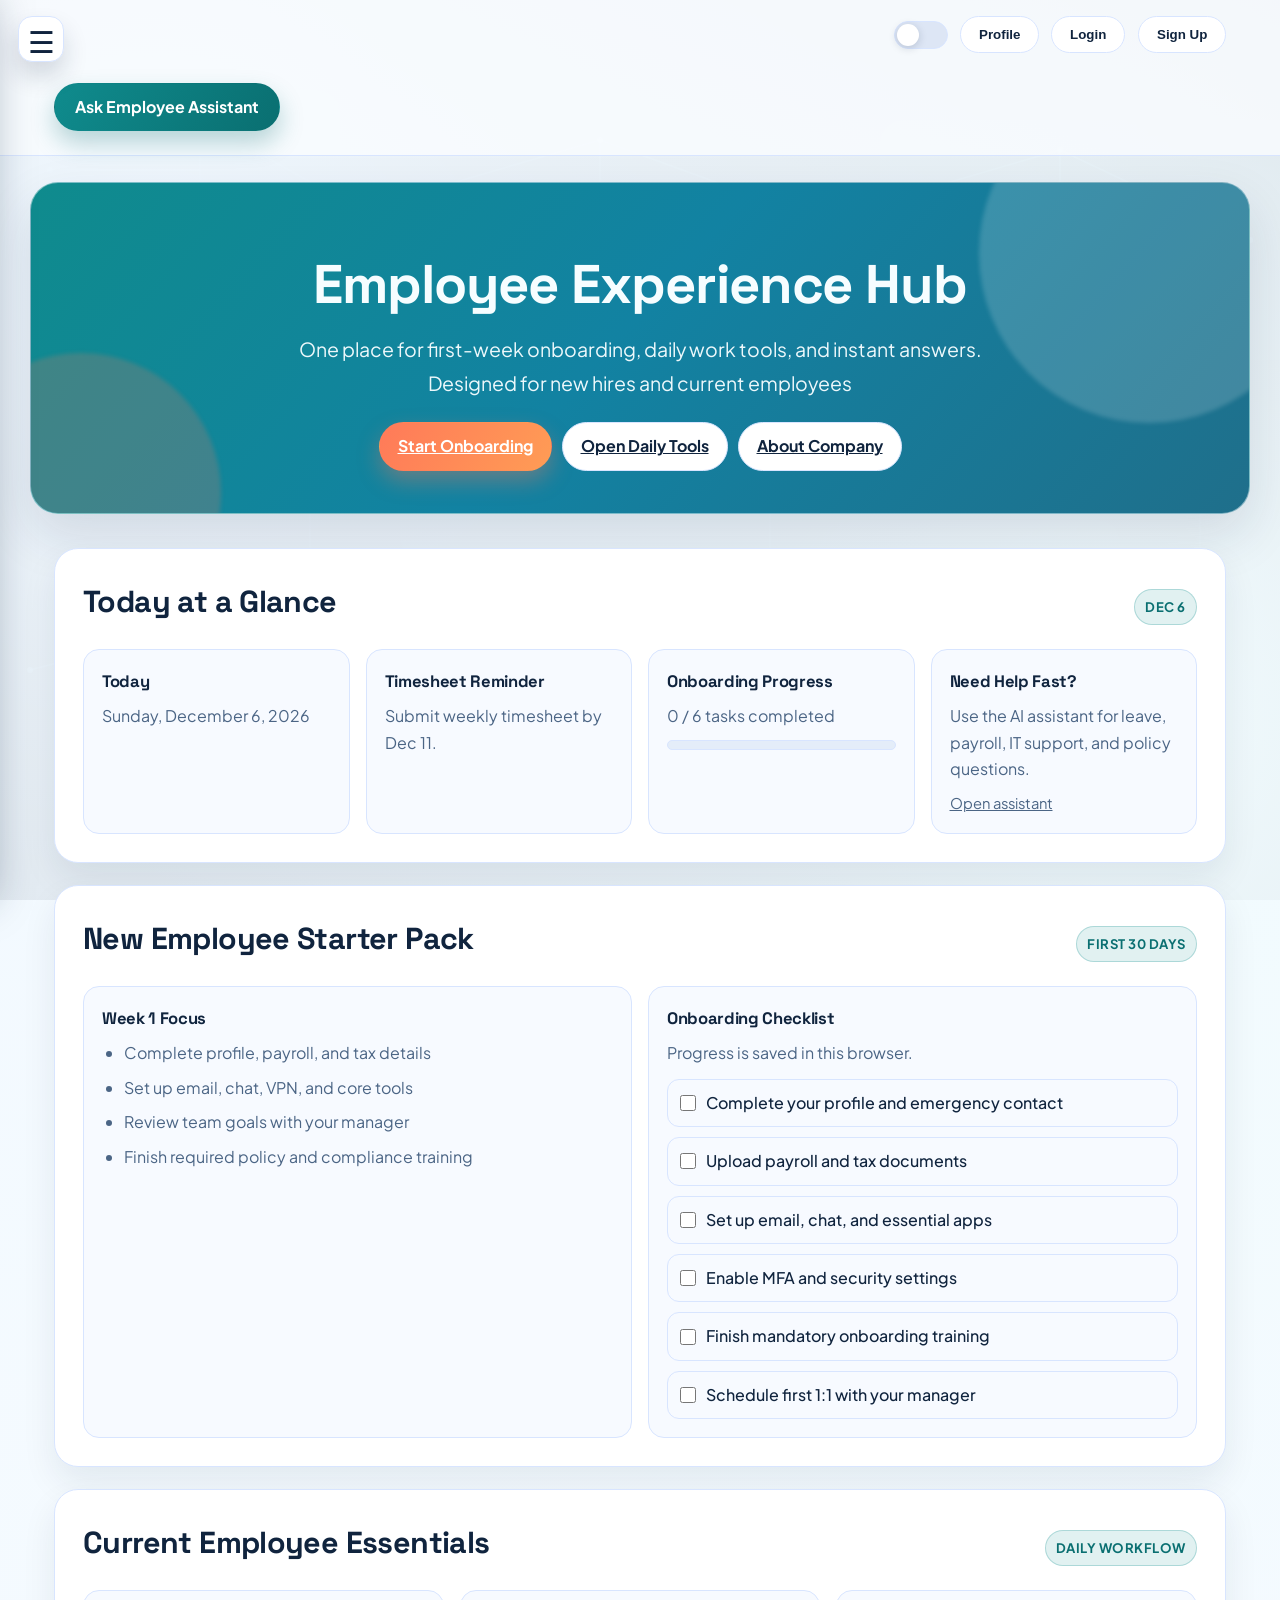
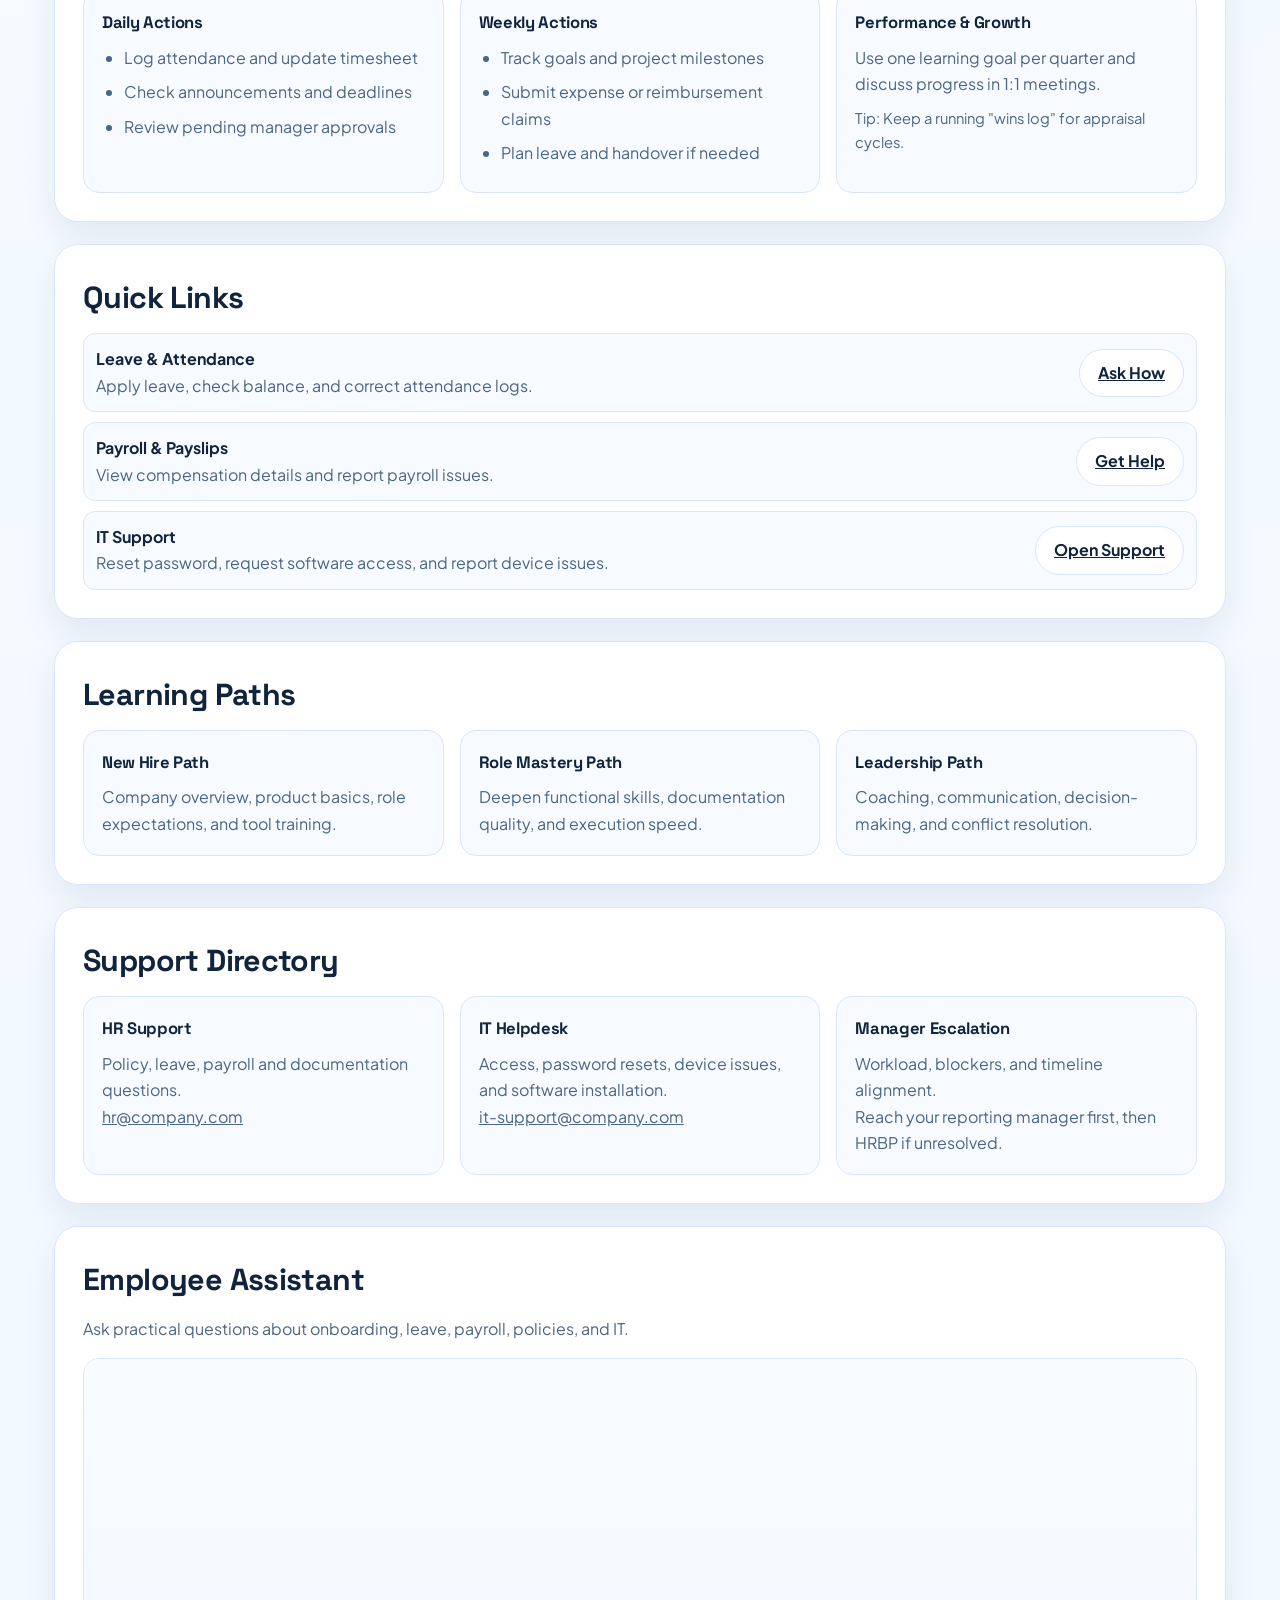
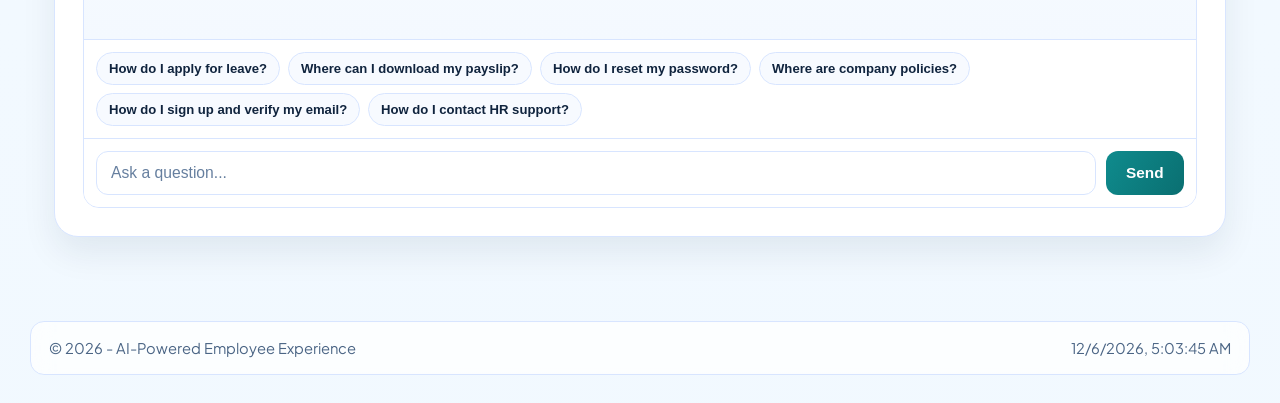
==== commit 37224c15: "uppasswordft" ====
--- a/index.html
+++ b/index.html
@@ -120,6 +120,52 @@
       margin-top: 8px;
       font-size: 0.92rem;
       color: var(--muted);
+    }
+
+    .admin-note {
+      margin-bottom: 12px;
+      color: var(--muted);
+    }
+
+    .admin-user-list {
+      display: grid;
+      gap: 10px;
+    }
+
+    .admin-user-item {
+      background: var(--surface-soft);
+      border: 1px solid var(--line);
+      border-radius: 12px;
+      padding: 12px;
+      display: grid;
+      gap: 10px;
+    }
+
+    .admin-user-meta {
+      display: grid;
+      gap: 4px;
+      color: var(--text);
+    }
+
+    .admin-user-sub {
+      color: var(--muted);
+      font-size: 0.9rem;
+    }
+
+    .admin-reset-row {
+      display: flex;
+      gap: 8px;
+      flex-wrap: wrap;
+    }
+
+    .admin-reset-row input {
+      flex: 1 1 220px;
+      min-width: 180px;
+      border: 1px solid var(--line);
+      border-radius: 10px;
+      padding: 10px;
+      background: var(--surface);
+      color: var(--text);
     }
   </style>
 </head>
@@ -355,6 +401,7 @@
     <!-- ADMIN SECTION -->
     <section id="admin-section" style="display:none;">
       <h2>Admin Panel</h2>
+      <p class="admin-note">Password reset is now manual. Users submit requests and admin resets directly from here.</p>
       <div id="userList"></div>
     </section>
   </main>
@@ -375,7 +422,7 @@
         <input id="liEmail" type="email" placeholder="Email" />
         <input id="liPassword" type="password" placeholder="Password" />
         <p style="margin:8px 0 0; text-align:right;">
-          <a href="forgot.html" style="font-size:0.86rem; color:#0a6f71; text-decoration:none;">Forgot password?</a>
+          <a href="forgot.html" style="font-size:0.86rem; color:#0a6f71; text-decoration:none;">Request password reset</a>
         </p>
         <button onclick="handleLogin()" style="width:100%;">Login</button>
       </div>
@@ -440,6 +487,21 @@
 
     function closePopup() {
       document.getElementById("popupBg").style.display = "none";
+    }
+
+    function escapeHtml(value) {
+      return String(value || "")
+        .replace(/&/g, "&amp;")
+        .replace(/</g, "&lt;")
+        .replace(/>/g, "&gt;")
+        .replace(/\"/g, "&quot;")
+        .replace(/'/g, "&#39;");
+    }
+
+    function formatDateTime(value) {
+      const date = new Date(value);
+      if (Number.isNaN(date.getTime())) return "";
+      return date.toLocaleString();
     }
 
     /* SIGNUP */
@@ -513,21 +575,107 @@
       const token = localStorage.getItem("token");
       const user = JSON.parse(localStorage.getItem("user") || "{}");
       const userList = document.getElementById("userList");
-
-      if (!user.role || user.role !== "admin") return;
-
-      document.getElementById("admin-section").style.display = "block";
+      const adminSection = document.getElementById("admin-section");
+
+      if (!token || !user.role || user.role !== "admin") {
+        if (adminSection) adminSection.style.display = "none";
+        if (userList) userList.innerHTML = "";
+        return;
+      }
+
+      adminSection.style.display = "block";
 
       try {
         const res = await fetch(`${API}/users/all`, {
           headers: { Authorization: `Bearer ${token}` }
         });
 
+        if (!res.ok) {
+          const data = await res.json().catch(() => ({}));
+          throw new Error(data.msg || "Failed to load users");
+        }
+
         const users = await res.json();
 
-        userList.innerHTML = users.map((u) => `
-          <p>${u.name} - ${u.email} - ${u.role}</p>
-        `).join("");
+        userList.innerHTML = `
+          <div class="admin-user-list">
+            ${users
+              .map((u) => `
+              <div class="admin-user-item">
+                <div class="admin-user-meta">
+                  <strong>${escapeHtml(u.name || "Unknown User")}</strong>
+                  <span class="admin-user-sub">${escapeHtml(u.email || "")} - ${escapeHtml(u.role || "user")}</span>
+                  ${
+                    u.resetRequestedAt
+                      ? `<span class="pill">Reset requested ${escapeHtml(formatDateTime(u.resetRequestedAt))}</span>`
+                      : ""
+                  }
+                </div>
+                <div class="admin-reset-row">
+                  <input
+                    type="password"
+                    minlength="6"
+                    placeholder="Set new password (min 6 characters)"
+                    data-reset-password="${escapeHtml(u._id || "")}"
+                  />
+                  <button
+                    type="button"
+                    class="btn-secondary"
+                    data-reset-user="${escapeHtml(u._id || "")}"
+                    data-reset-email="${escapeHtml(u.email || "")}"
+                  >
+                    Reset Password
+                  </button>
+                </div>
+              </div>
+            `)
+              .join("")}
+          </div>
+        `;
+
+        userList.querySelectorAll("[data-reset-user]").forEach((btn) => {
+          btn.addEventListener("click", async () => {
+            const userId = btn.getAttribute("data-reset-user") || "";
+            const email = btn.getAttribute("data-reset-email") || "user";
+            const input = userList.querySelector(`[data-reset-password="${userId}"]`);
+            const password = input ? String(input.value || "") : "";
+
+            if (password.length < 6) {
+              alert("Password must be at least 6 characters.");
+              return;
+            }
+
+            const previousText = btn.textContent;
+            btn.disabled = true;
+            btn.textContent = "Resetting...";
+
+            try {
+              const resetRes = await fetch(`${API}/auth/admin/reset-password`, {
+                method: "POST",
+                headers: {
+                  "Content-Type": "application/json",
+                  Authorization: `Bearer ${token}`
+                },
+                body: JSON.stringify({ userId, password })
+              });
+
+              const resetData = await resetRes.json().catch(() => ({}));
+              if (!resetRes.ok) {
+                alert(resetData.msg || "Password reset failed.");
+                return;
+              }
+
+              if (input) input.value = "";
+              alert(resetData.msg || `Password reset for ${email}`);
+              await loadAdminPanel();
+            } catch (error) {
+              alert("Network error while resetting password.");
+            } finally {
+              btn.disabled = false;
+              btn.textContent = previousText;
+            }
+          });
+        });
       } catch (error) {
         userList.innerHTML = "<p>Failed to load users.</p>";
         console.error(error);
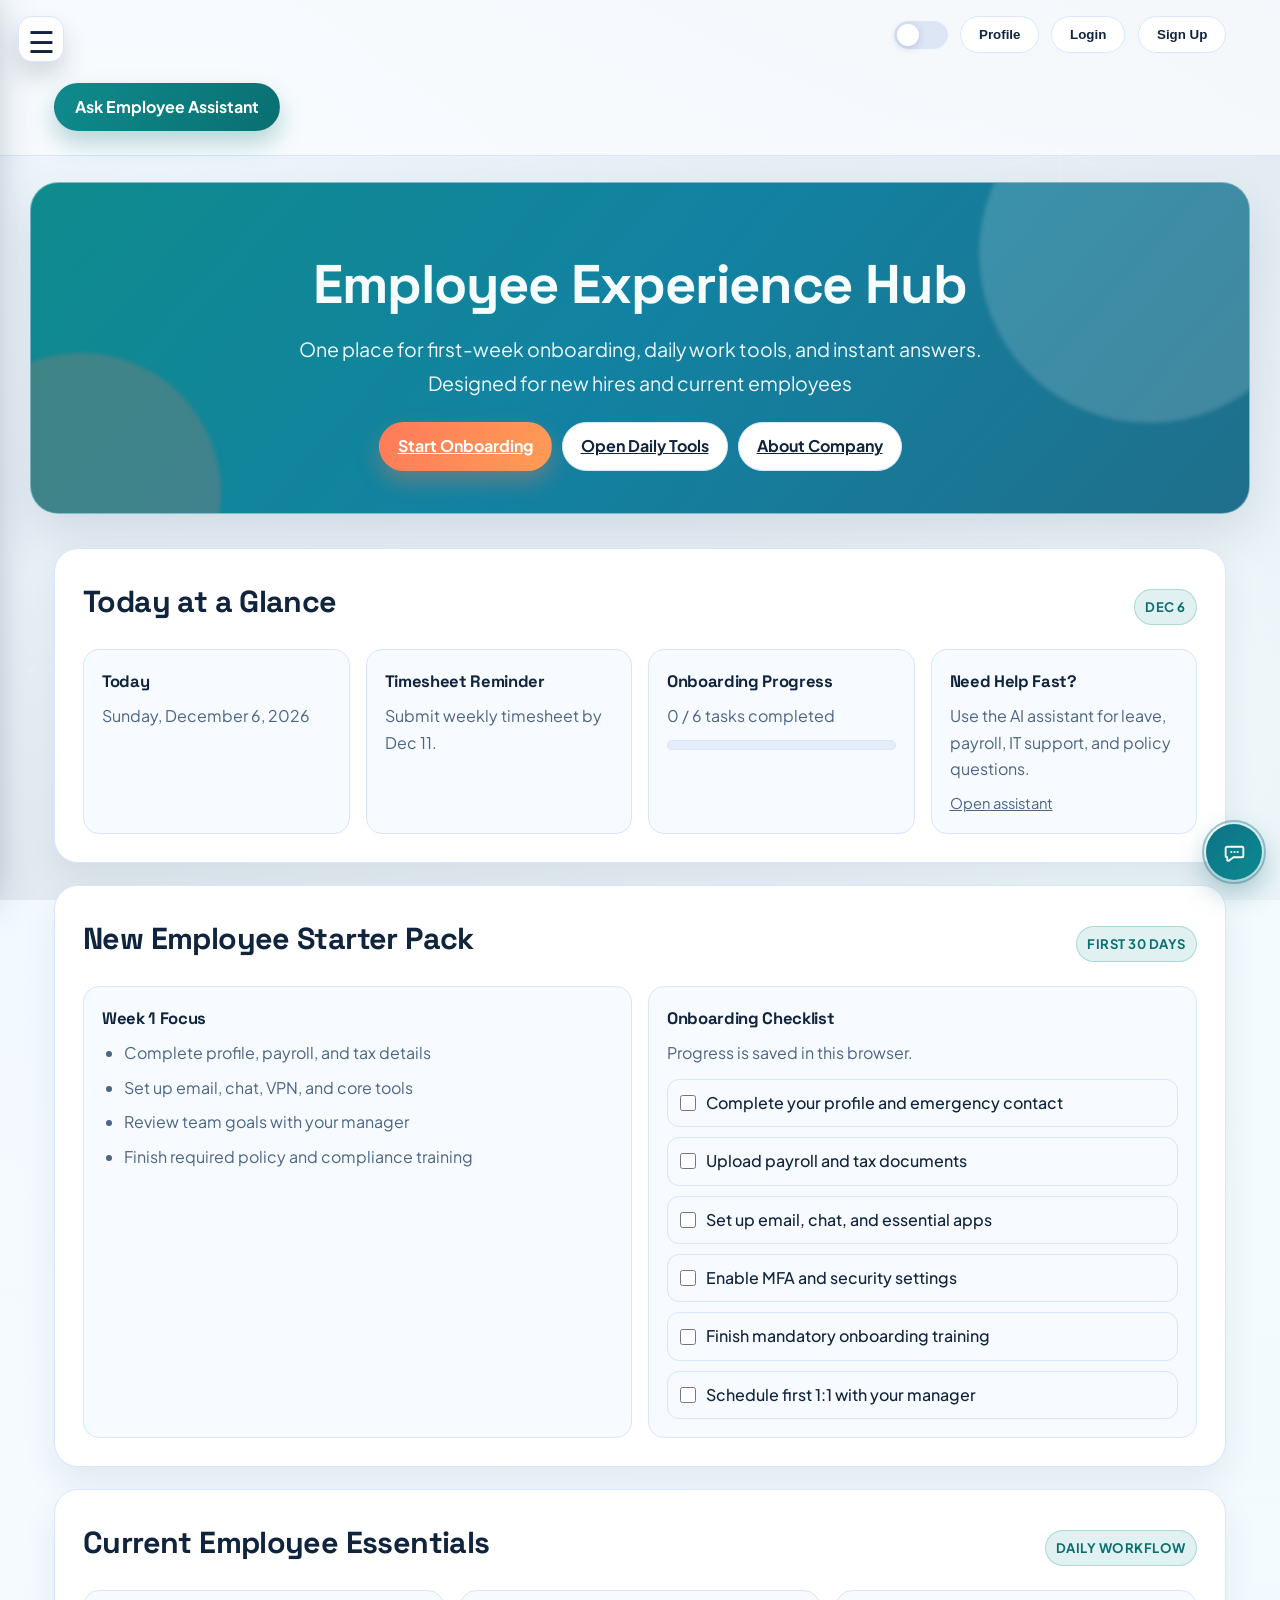
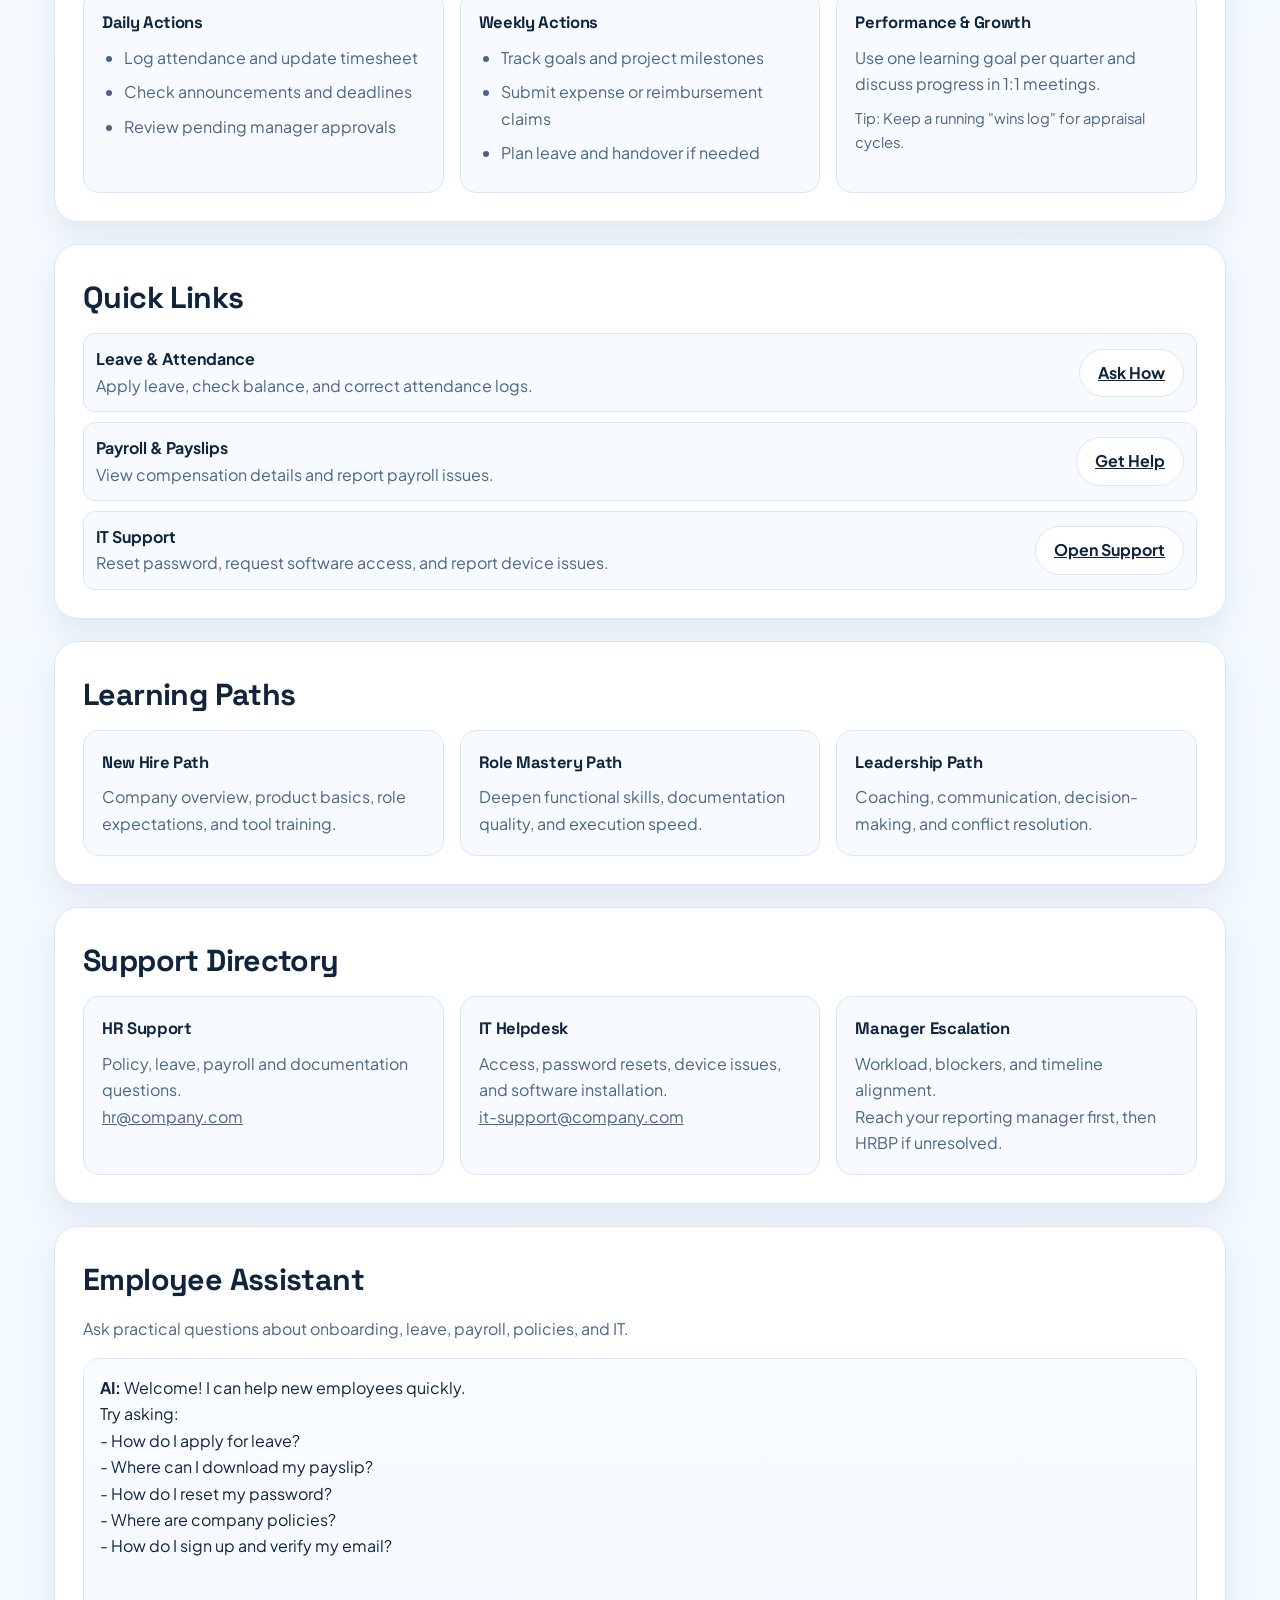
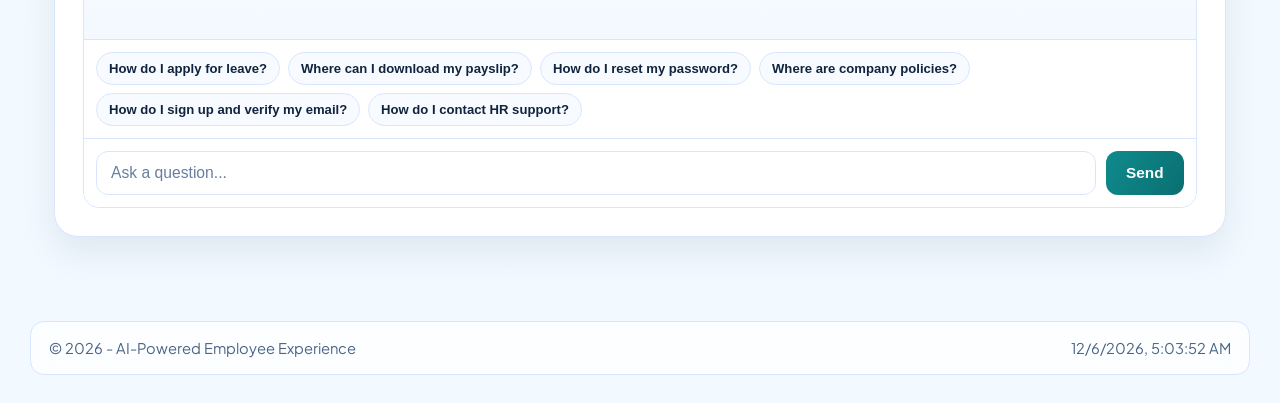
==== commit 486b24d5: "design" ====
--- a/index.html
+++ b/index.html
@@ -412,6 +412,15 @@
       <div id="clock"></div>
     </div>
   </footer>
+
+  <button id="chatFab" class="chat-fab" type="button" aria-label="Open Employee Assistant">
+    <svg class="chat-fab-icon" viewBox="0 0 24 24" aria-hidden="true" focusable="false">
+      <path d="M5 6.5h14a1.5 1.5 0 0 1 1.5 1.5v7a1.5 1.5 0 0 1-1.5 1.5H11l-4.2 3.1A1 1 0 0 1 5 18.8V16.5H5A1.5 1.5 0 0 1 3.5 15V8A1.5 1.5 0 0 1 5 6.5Z" fill="none" stroke="currentColor" stroke-width="1.8" stroke-linecap="round" stroke-linejoin="round"/>
+      <circle cx="9" cy="11.5" r="1" fill="currentColor"/>
+      <circle cx="12" cy="11.5" r="1" fill="currentColor"/>
+      <circle cx="15" cy="11.5" r="1" fill="currentColor"/>
+    </svg>
+  </button>
 
   <!-- POPUP -->
   <div class="popup-bg" id="popupBg" onclick="closePopup()">
@@ -809,6 +818,35 @@
       }
     }
 
+    function initChatFab() {
+      const chatFab = document.getElementById("chatFab");
+      if (!chatFab) return;
+      const footer = document.querySelector("footer");
+
+      const syncChatFabPosition = () => {
+        if (!footer) return;
+        const footerRect = footer.getBoundingClientRect();
+        const isOverlappingFooter = footerRect.top < window.innerHeight - 70;
+        chatFab.classList.toggle("chat-fab--lifted", isOverlappingFooter);
+      };
+
+      chatFab.addEventListener("click", () => {
+        const chatSection = document.getElementById("chatbot");
+        if (chatSection) {
+          chatSection.scrollIntoView({ behavior: "smooth", block: "start" });
+        }
+
+        setTimeout(() => {
+          const input = document.getElementById("userInput");
+          if (input) input.focus();
+        }, 350);
+      });
+
+      window.addEventListener("scroll", syncChatFabPosition, { passive: true });
+      window.addEventListener("resize", syncChatFabPosition);
+      syncChatFabPosition();
+    }
+
     function initSidebarInteractions() {
       const sidebar = document.getElementById("sidebar");
       const sidebarLogoutLink = document.getElementById("sidebarLogoutLink");
@@ -843,6 +881,7 @@
       renderOnboardingChecklist();
       updateAuthUI();
       initSidebarInteractions();
+      initChatFab();
     });
 
     /* DROPDOWN */
--- a/css/dark.css
+++ b/css/dark.css
@@ -188,3 +188,13 @@
   border-color: #2c4868;
   color: #afc2df;
 }
+
+body.dark .chat-fab {
+  background: linear-gradient(135deg, #1c6bb5, #0e88b0);
+  color: #f2f8ff;
+  box-shadow: 0 14px 30px rgba(5, 14, 26, 0.5);
+}
+
+body.dark .chat-fab::before {
+  border-color: rgba(112, 178, 255, 0.42);
+}
--- a/css/responsive.css
+++ b/css/responsive.css
@@ -89,3 +89,21 @@
     text-align: center;
   }
 }
+
+@media (max-width: 768px) {
+  .chat-fab {
+    right: 12px;
+    bottom: 14px;
+    width: 50px;
+    height: 50px;
+  }
+
+  .chat-fab.chat-fab--lifted {
+    bottom: 72px;
+  }
+
+  .chat-fab-icon {
+    width: 22px;
+    height: 22px;
+  }
+}
--- a/css/chatbot.css
+++ b/css/chatbot.css
@@ -72,3 +72,72 @@
 .input-row button:hover {
   transform: translateY(-1px);
 }
+
+.chat-fab {
+  position: fixed;
+  right: 18px;
+  bottom: 20px;
+  width: 56px;
+  height: 56px;
+  border: none;
+  border-radius: 50%;
+  display: grid;
+  place-items: center;
+  color: #ffffff;
+  background: linear-gradient(135deg, #0e7288, #0b8a8f);
+  box-shadow: 0 12px 28px rgba(11, 94, 109, 0.36);
+  cursor: pointer;
+  z-index: 1200;
+  animation: chatFabFloat 3.2s ease-in-out infinite;
+  transition: bottom 0.25s ease, transform 0.2s ease;
+}
+
+.chat-fab::before {
+  content: "";
+  position: absolute;
+  inset: -4px;
+  border-radius: 50%;
+  border: 2px solid rgba(14, 114, 136, 0.38);
+  animation: chatFabPulse 2s ease-out infinite;
+}
+
+.chat-fab-icon {
+  width: 25px;
+  height: 25px;
+}
+
+.chat-fab:hover {
+  transform: translateY(-2px);
+}
+
+.chat-fab.chat-fab--lifted {
+  bottom: 86px;
+}
+
+@keyframes chatFabPulse {
+  0% {
+    transform: scale(0.9);
+    opacity: 0.8;
+  }
+
+  70% {
+    transform: scale(1.24);
+    opacity: 0;
+  }
+
+  100% {
+    transform: scale(1.24);
+    opacity: 0;
+  }
+}
+
+@keyframes chatFabFloat {
+  0%,
+  100% {
+    transform: translateY(0);
+  }
+
+  50% {
+    transform: translateY(-3px);
+  }
+}
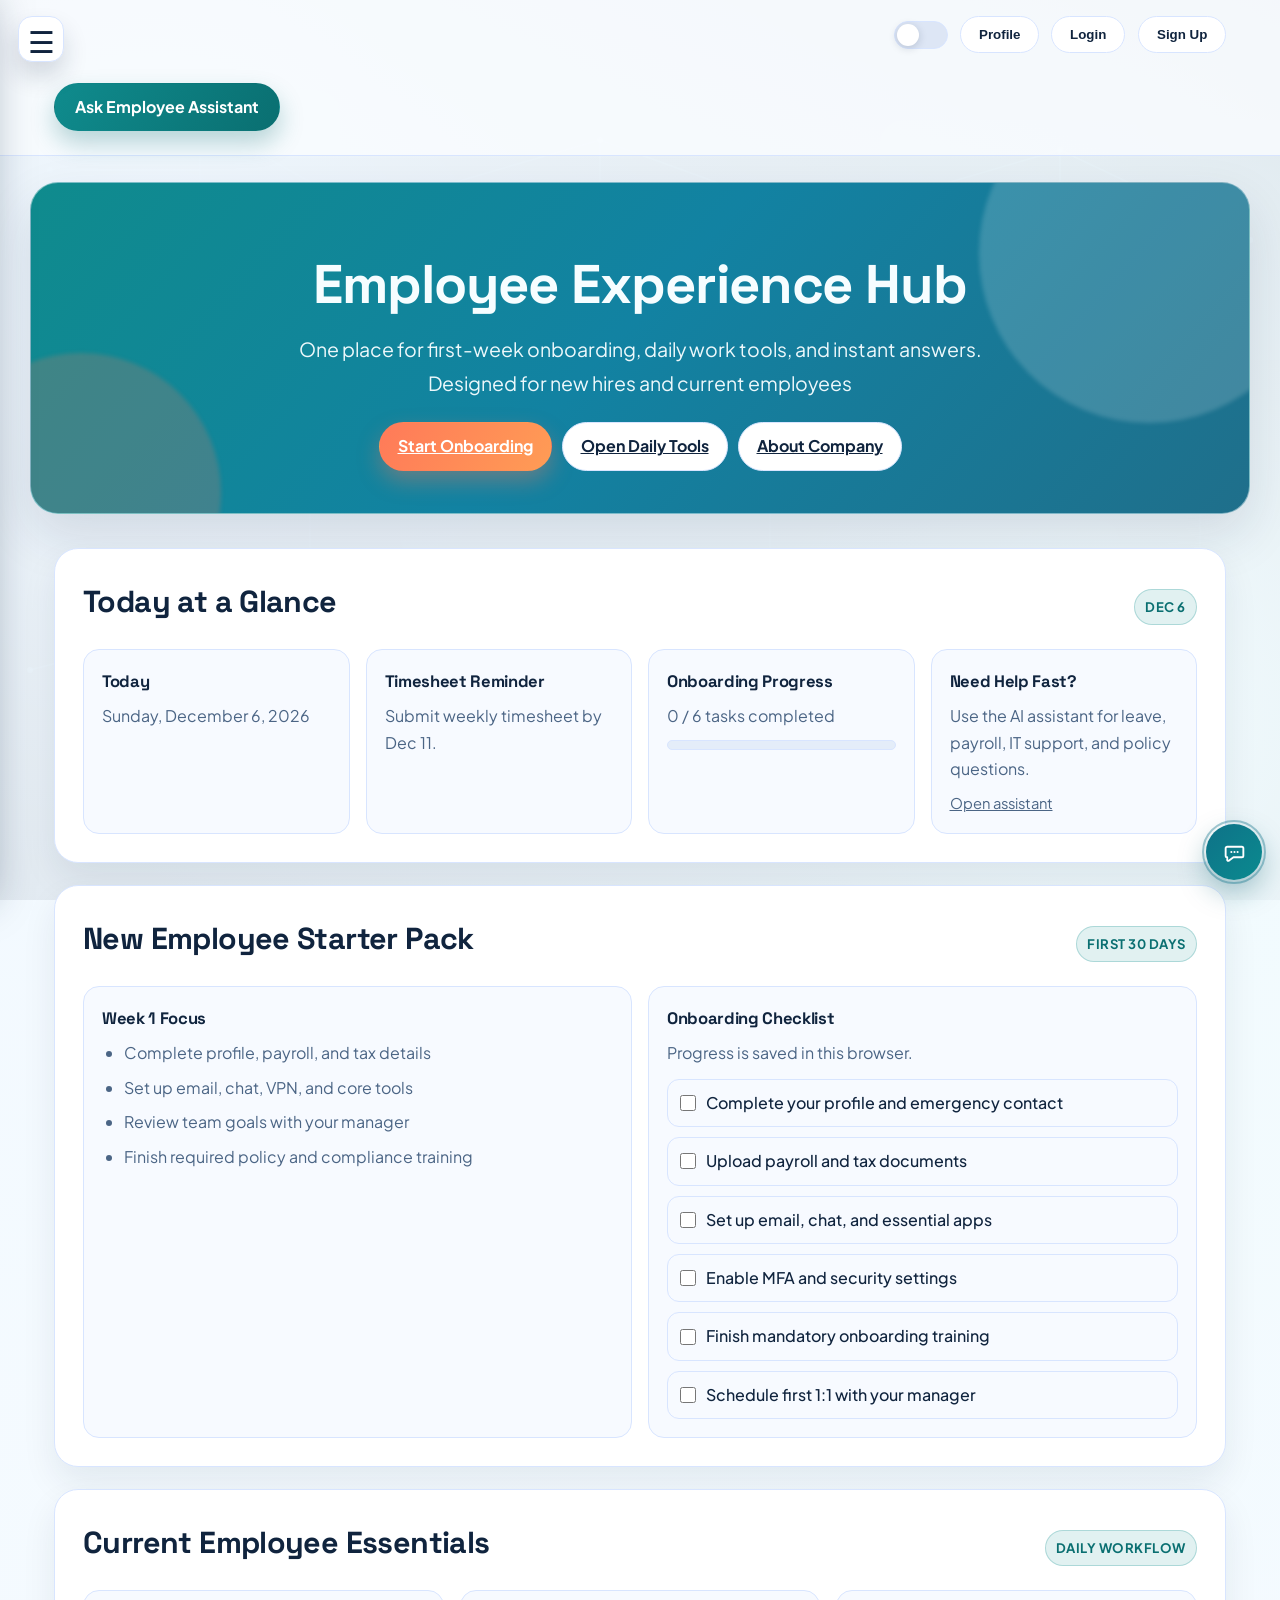
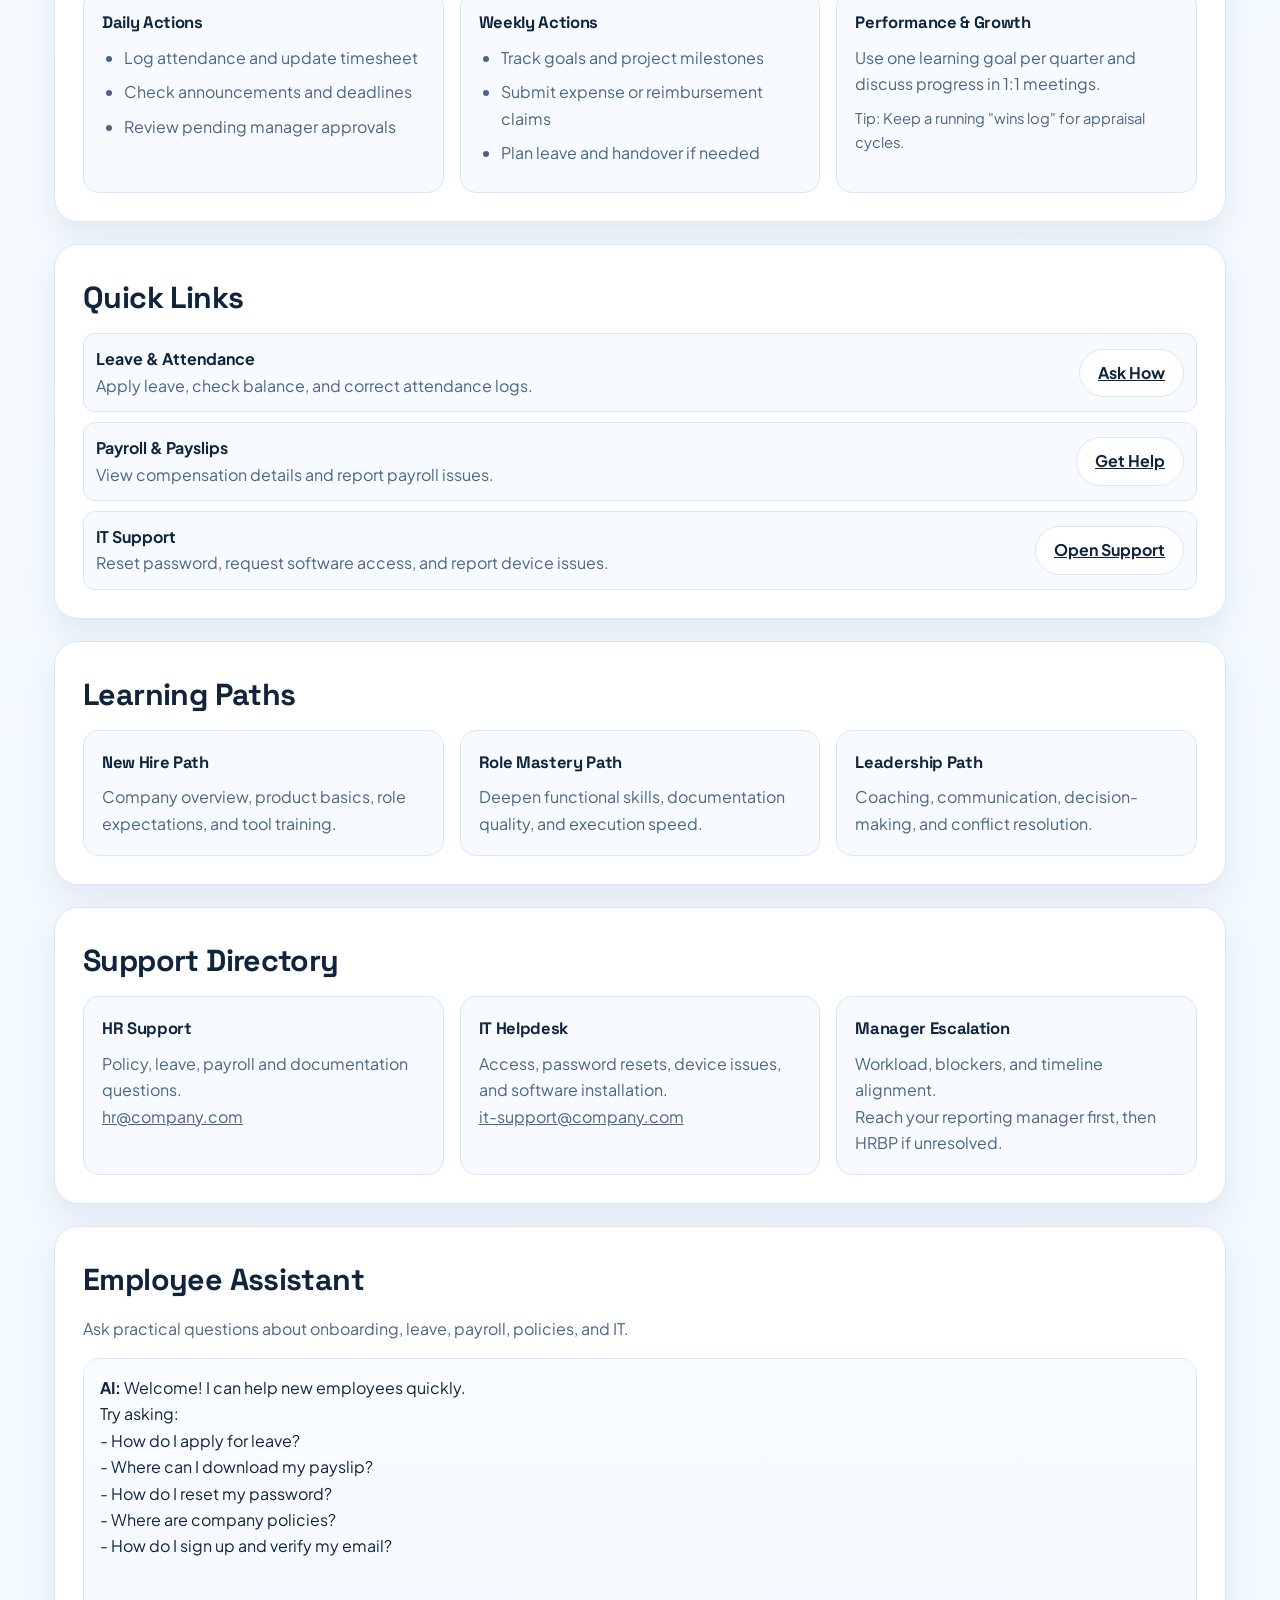
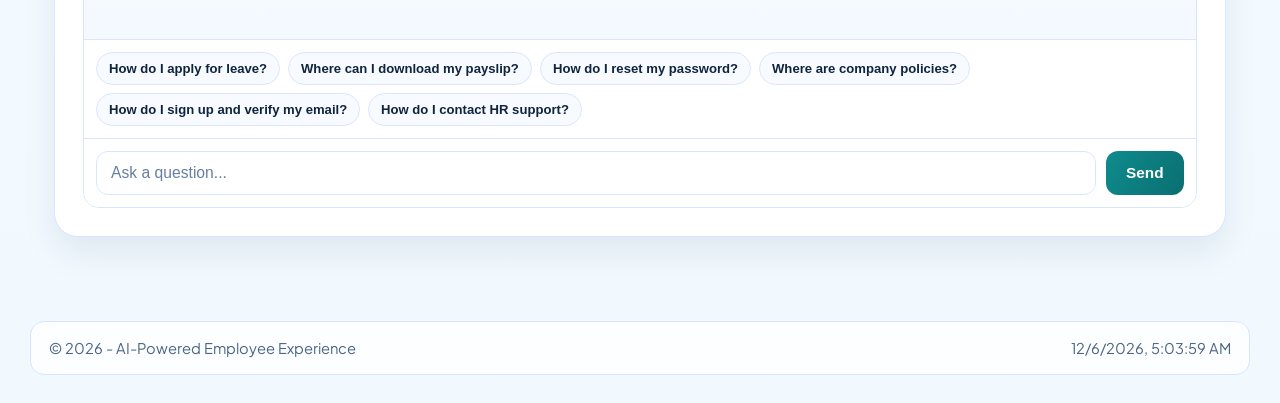
==== commit c87768b6: "gmail" ====
--- a/index.html
+++ b/index.html
@@ -513,11 +513,24 @@
       return date.toLocaleString();
     }
 
+    function isValidEmail(email) {
+      return /^[^\s@]+@[^\s@]+\.[^\s@]{2,}$/i.test(String(email || "").trim());
+    }
+
     /* SIGNUP */
     async function handleSignup() {
-      const name = document.getElementById("suName").value;
-      const email = document.getElementById("suEmail").value;
+      const name = document.getElementById("suName").value.trim();
+      const email = document.getElementById("suEmail").value.trim().toLowerCase();
       const password = document.getElementById("suPassword").value;
+
+      if (!name || !email || !password) {
+        alert("Please fill all signup fields");
+        return;
+      }
+      if (!isValidEmail(email)) {
+        alert("Please enter a valid email address (example: name@gmail.com).");
+        return;
+      }
 
       try {
         const res = await fetch(`${API}/auth/signup`, {
@@ -536,8 +549,17 @@
 
     /* LOGIN */
     async function handleLogin() {
-      const email = document.getElementById("liEmail").value;
+      const email = document.getElementById("liEmail").value.trim().toLowerCase();
       const password = document.getElementById("liPassword").value;
+
+      if (!email || !password) {
+        alert("Please enter email and password");
+        return;
+      }
+      if (!isValidEmail(email)) {
+        alert("Please enter a valid email address (must include @ and domain).");
+        return;
+      }
 
       try {
         const res = await fetch(`${API}/auth/login`, {
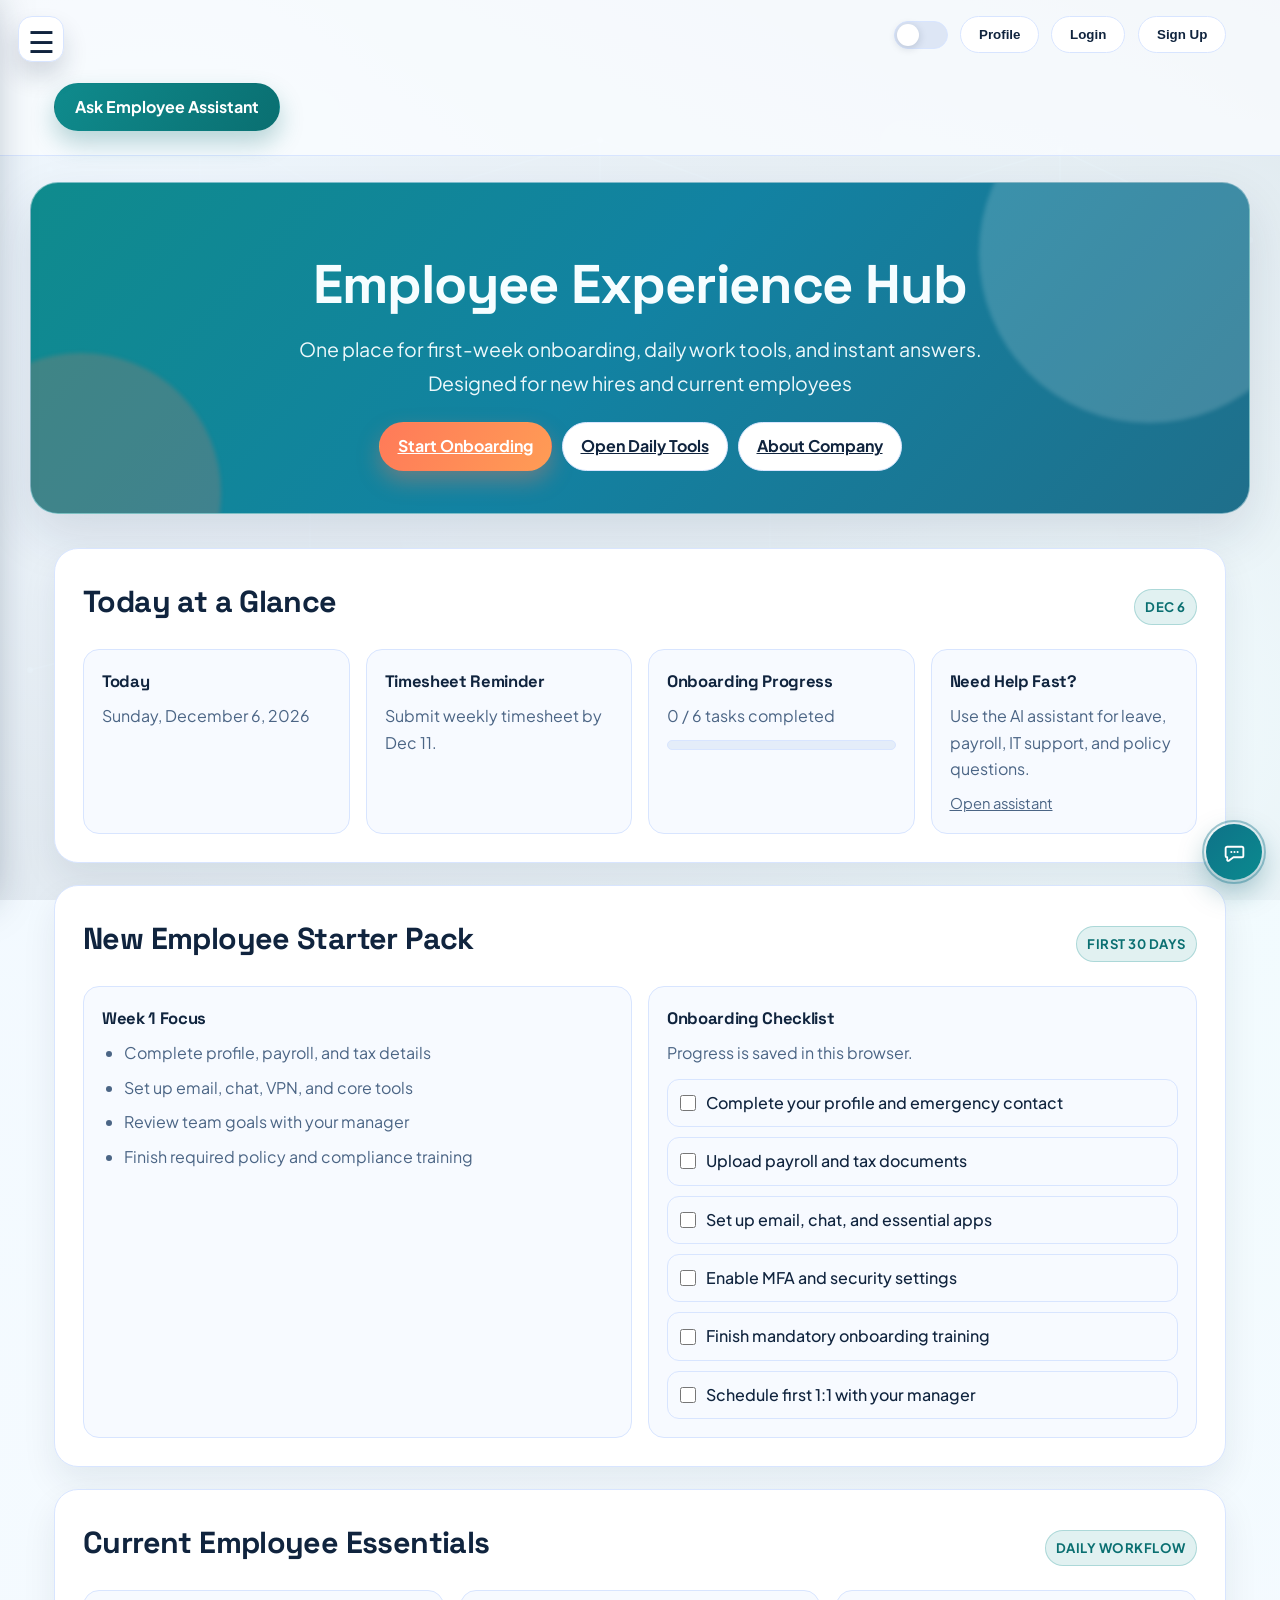
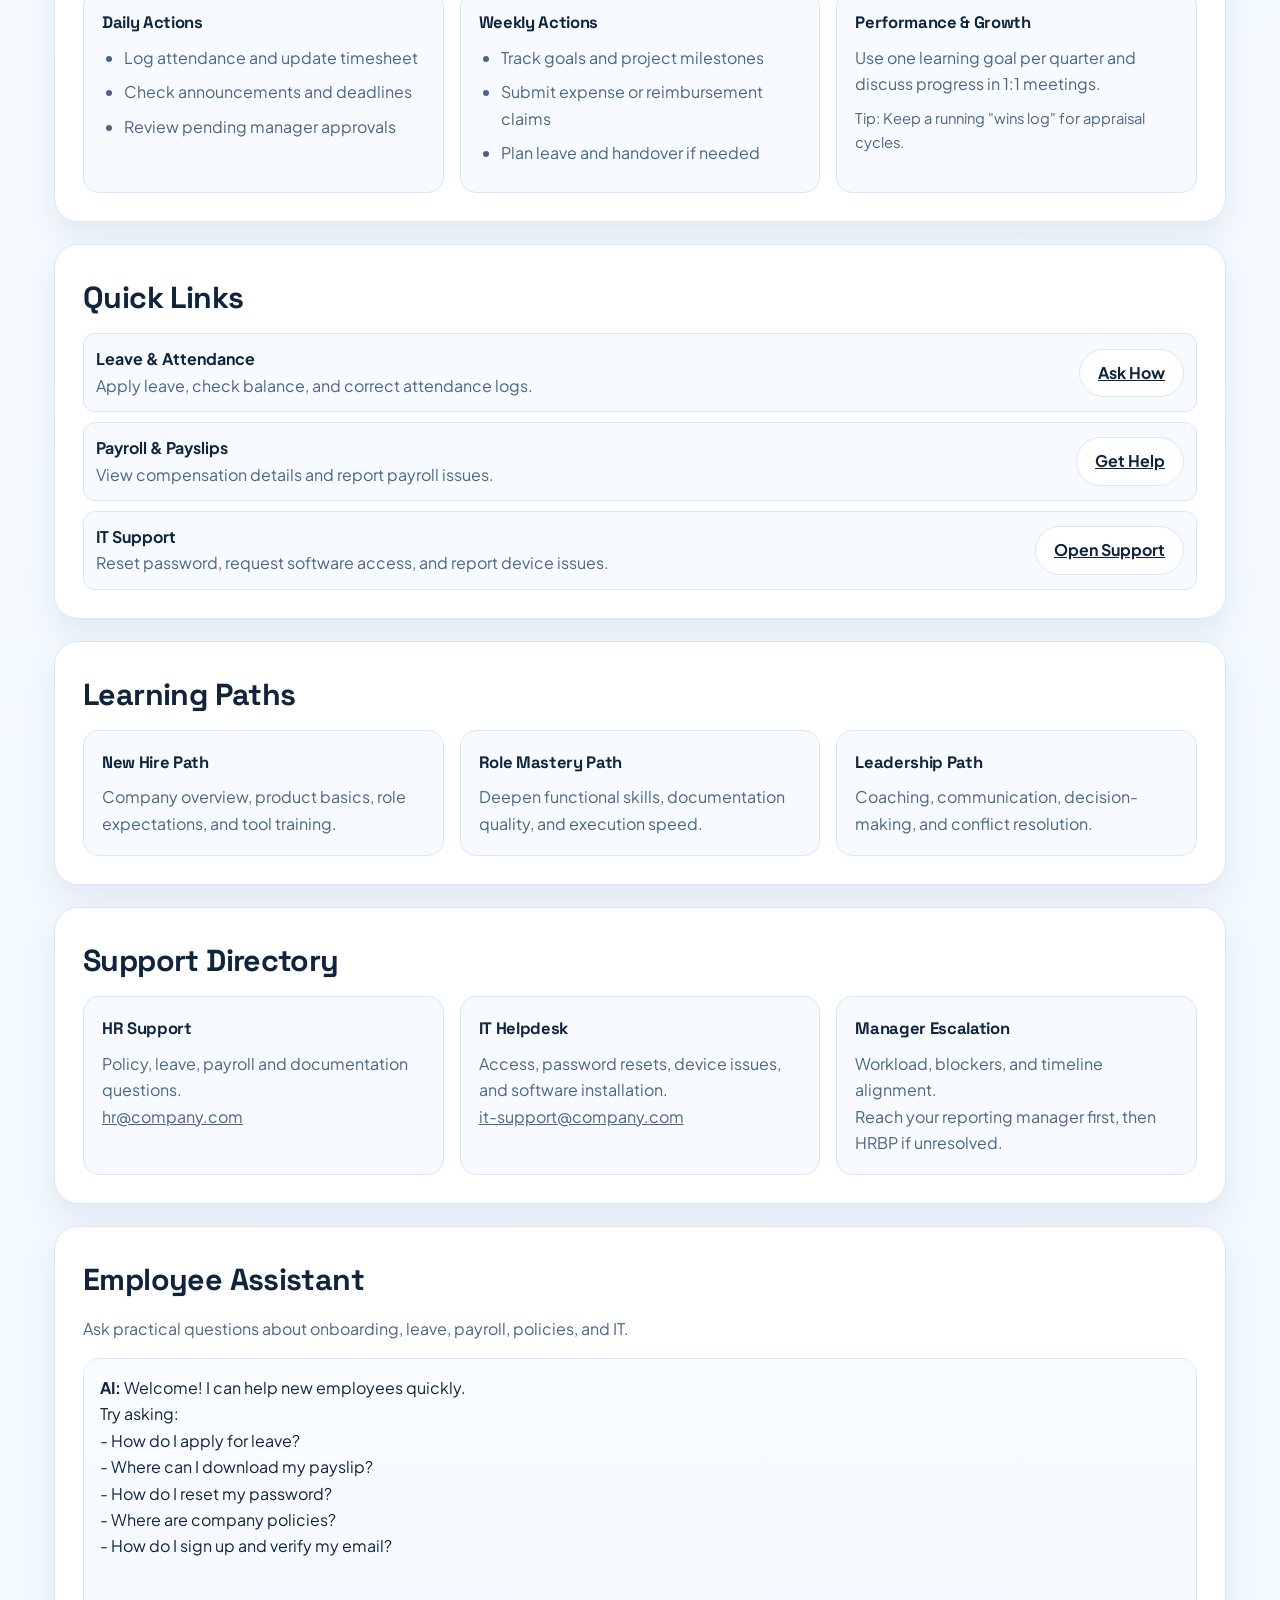
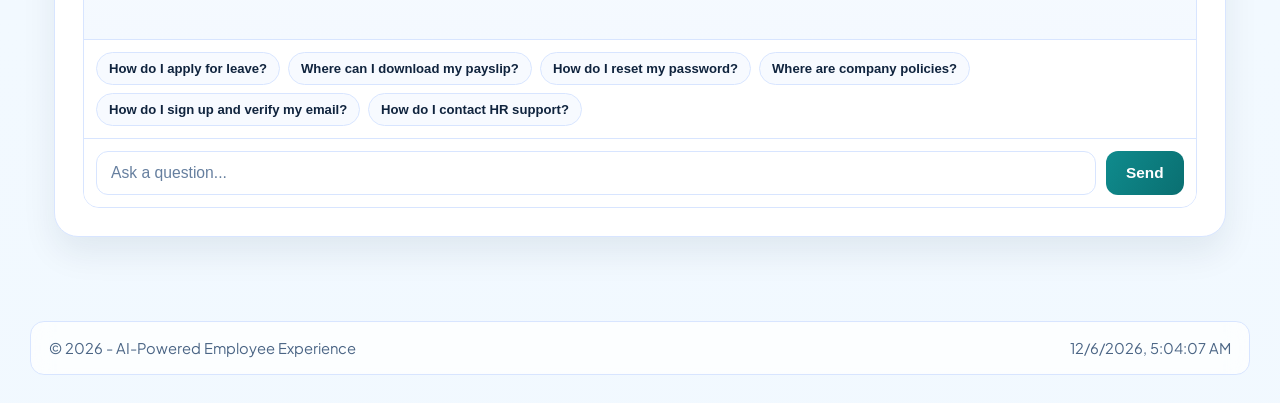
==== commit 2a6e9fdc: "signup fd" ====
--- a/index.html
+++ b/index.html
@@ -452,7 +452,7 @@
     const isLocalhost =
       location.hostname === "localhost" || location.hostname === "127.0.0.1";
     const API = isLocalhost
-      ? "http://127.0.0.1:5000/api"
+      ? "http://127.0.0.1:10000/api"
       : "https://ai-backend-1-7kxh.onrender.com/api";
 
     const ONBOARDING_STORAGE_KEY = "onboardingChecklistV1";
@@ -517,11 +517,16 @@
       return /^[^\s@]+@[^\s@]+\.[^\s@]{2,}$/i.test(String(email || "").trim());
     }
 
+    let isSignupSubmitting = false;
+
     /* SIGNUP */
     async function handleSignup() {
+      if (isSignupSubmitting) return;
+
       const name = document.getElementById("suName").value.trim();
       const email = document.getElementById("suEmail").value.trim().toLowerCase();
       const password = document.getElementById("suPassword").value;
+      const signupSubmitBtn = document.querySelector("#signupForm button");
 
       if (!name || !email || !password) {
         alert("Please fill all signup fields");
@@ -533,6 +538,12 @@
       }
 
       try {
+        isSignupSubmitting = true;
+        if (signupSubmitBtn) {
+          signupSubmitBtn.disabled = true;
+          signupSubmitBtn.textContent = "Signing Up...";
+        }
+
         const res = await fetch(`${API}/auth/signup`, {
           method: "POST",
           headers: { "Content-Type": "application/json" },
@@ -544,6 +555,12 @@
       } catch (error) {
         alert("Signup failed");
         console.error(error);
+      } finally {
+        isSignupSubmitting = false;
+        if (signupSubmitBtn) {
+          signupSubmitBtn.disabled = false;
+          signupSubmitBtn.textContent = "Sign Up";
+        }
       }
     }
 
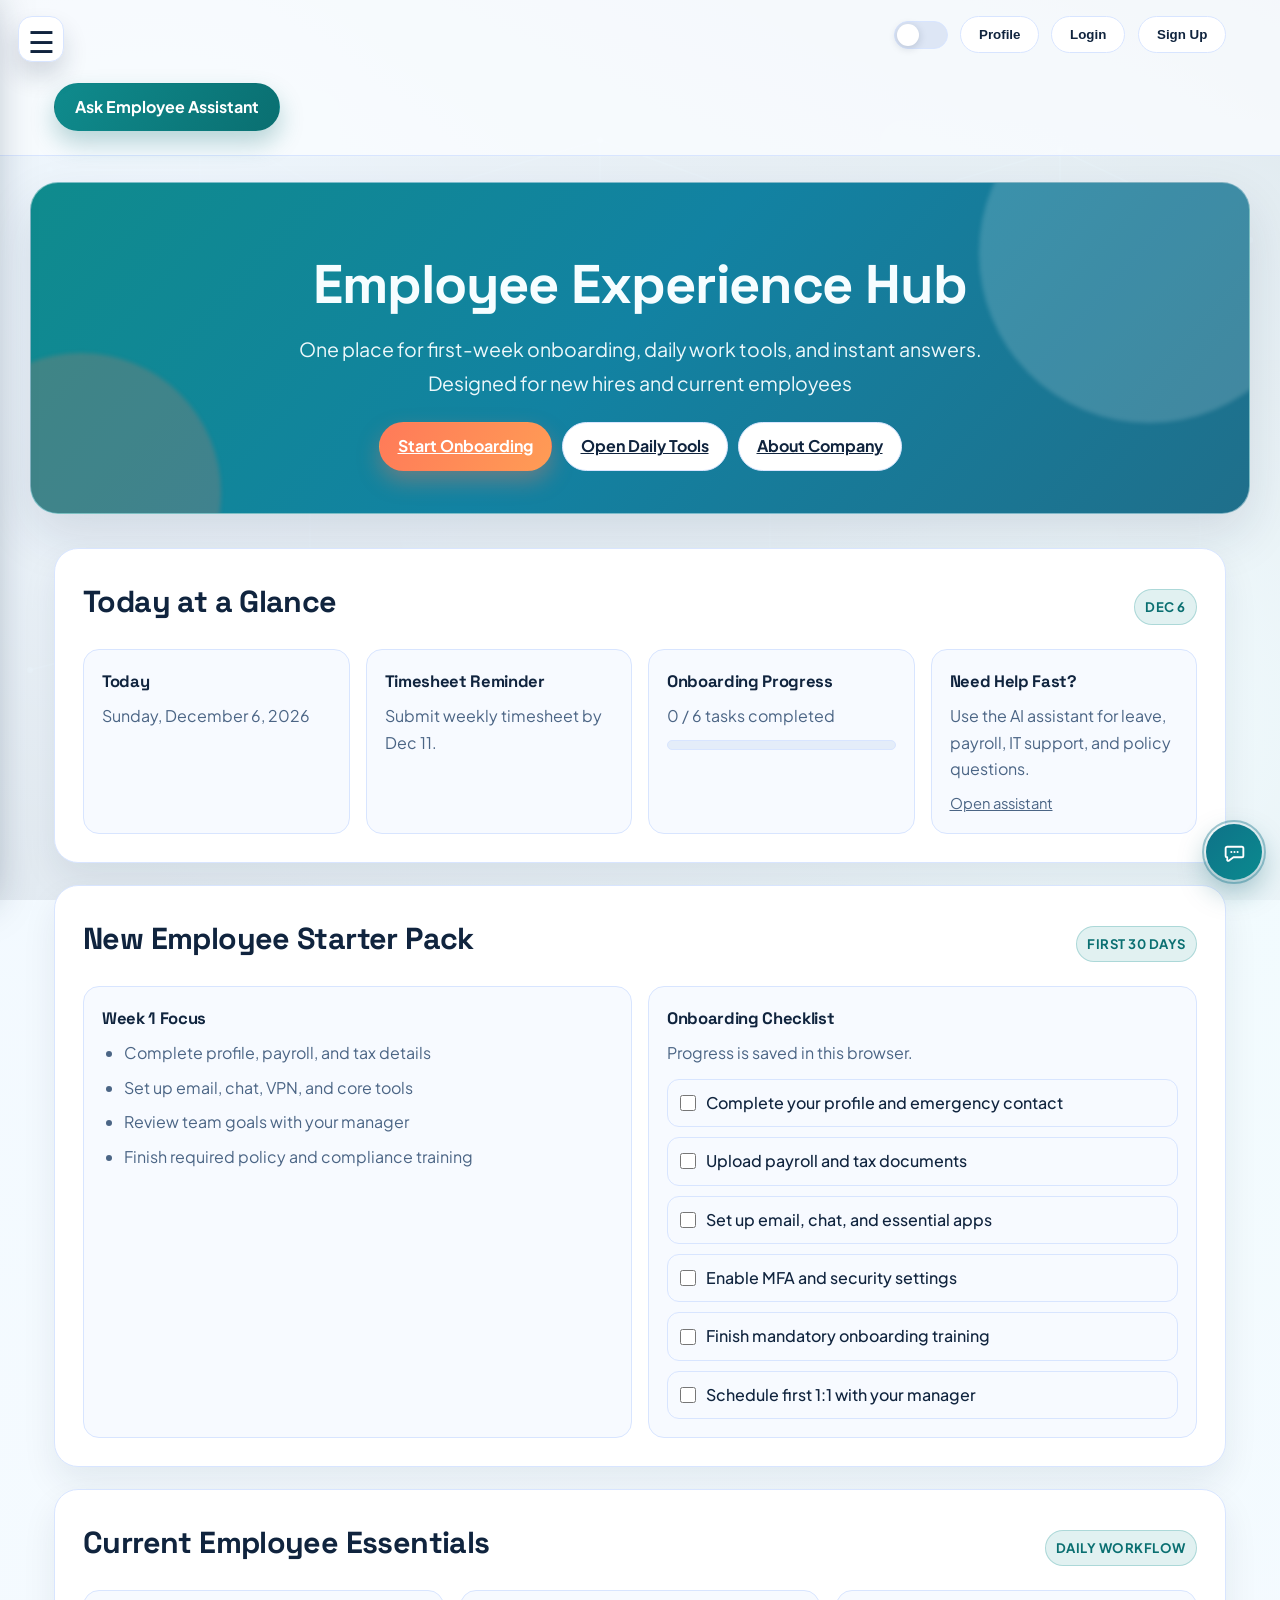
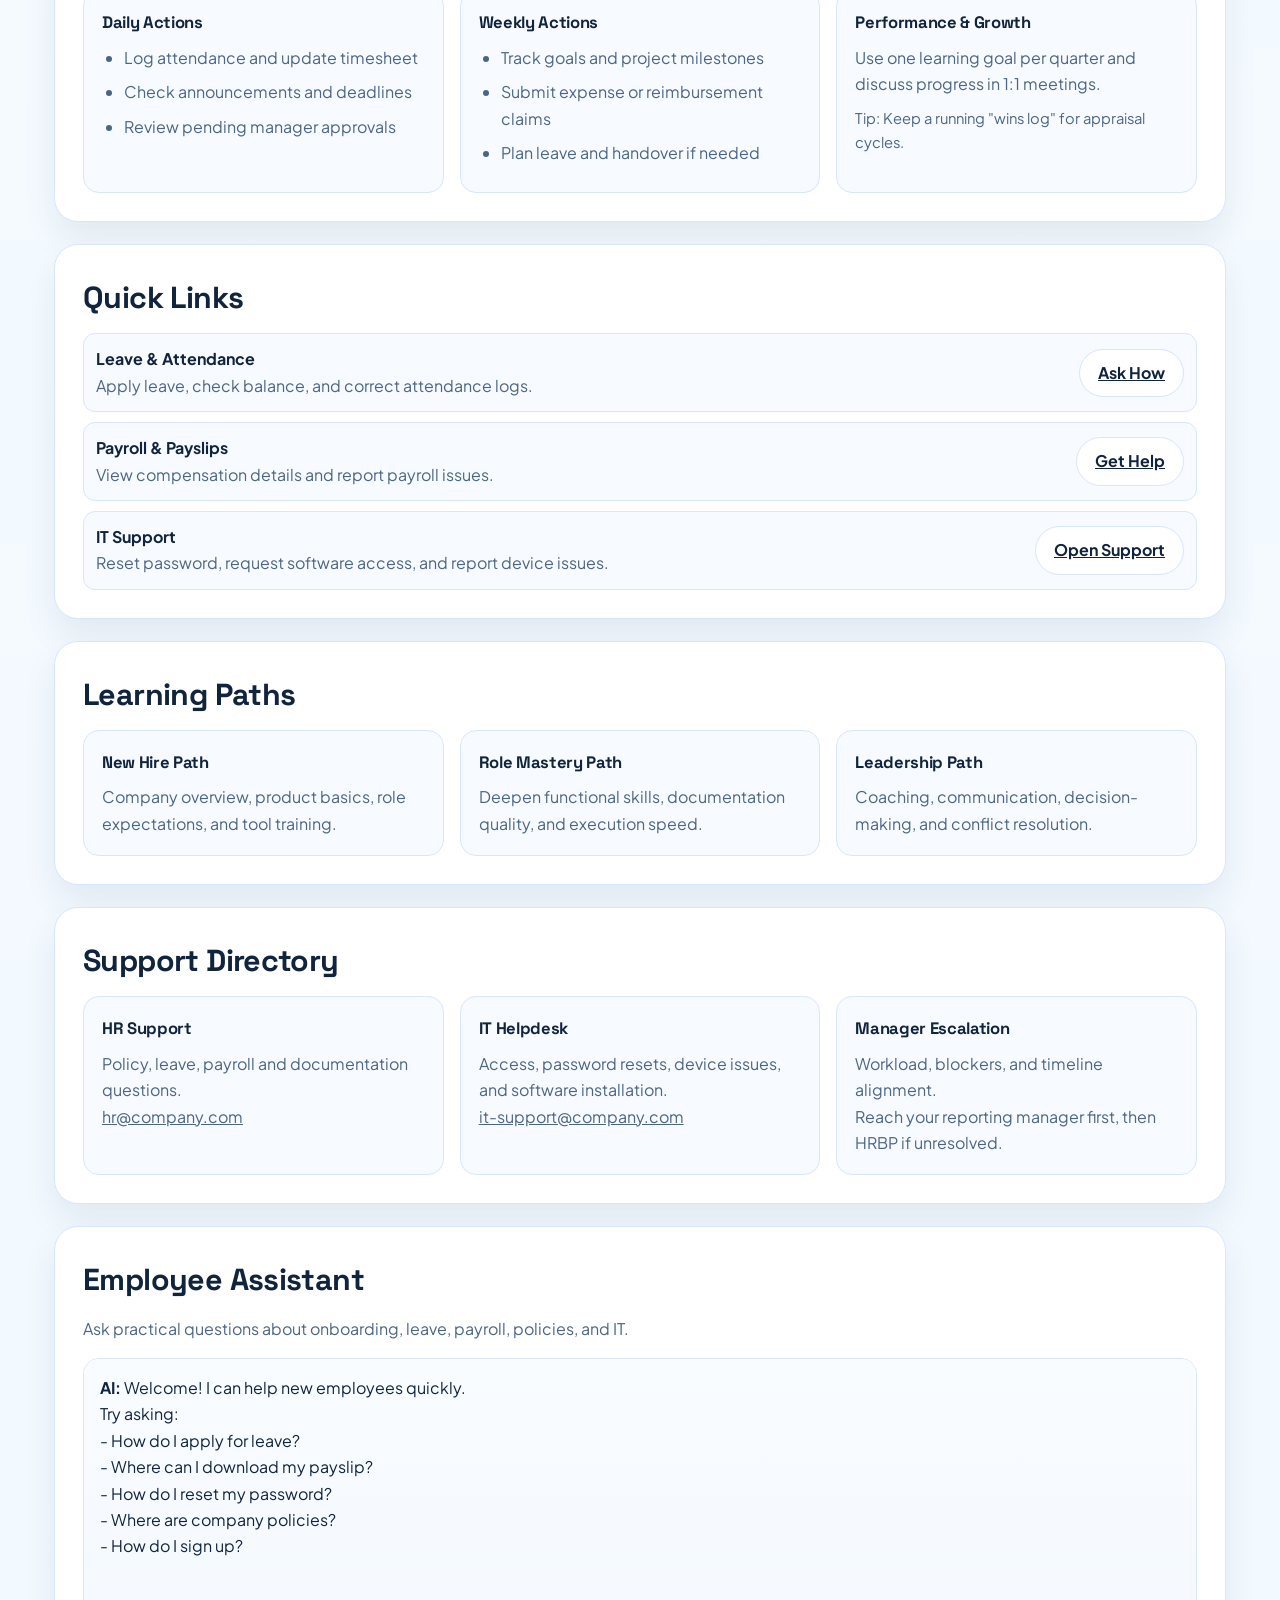
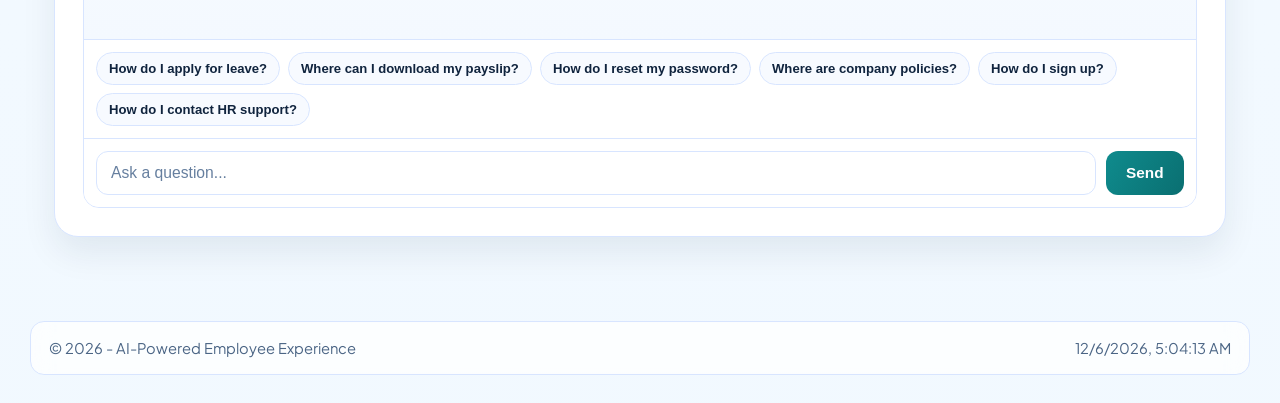
==== commit 70f472e5: "users" ====
--- a/index.html
+++ b/index.html
@@ -440,6 +440,10 @@
         <input id="suName" type="text" placeholder="Full Name" />
         <input id="suEmail" type="email" placeholder="Email" />
         <input id="suPassword" type="password" placeholder="Password" />
+        <select id="suRole" aria-label="Signup role">
+          <option value="user" selected>User</option>
+          <option value="admin">Admin</option>
+        </select>
         <button onclick="handleSignup()" style="width:100%;">Sign Up</button>
       </div>
 
@@ -526,6 +530,8 @@
       const name = document.getElementById("suName").value.trim();
       const email = document.getElementById("suEmail").value.trim().toLowerCase();
       const password = document.getElementById("suPassword").value;
+      const roleValue = document.getElementById("suRole")?.value || "user";
+      const role = roleValue === "admin" ? "admin" : "user";
       const signupSubmitBtn = document.querySelector("#signupForm button");
 
       if (!name || !email || !password) {
@@ -547,7 +553,7 @@
         const res = await fetch(`${API}/auth/signup`, {
           method: "POST",
           headers: { "Content-Type": "application/json" },
-          body: JSON.stringify({ name, email, password })
+          body: JSON.stringify({ name, email, password, role })
         });
 
         const data = await res.json();
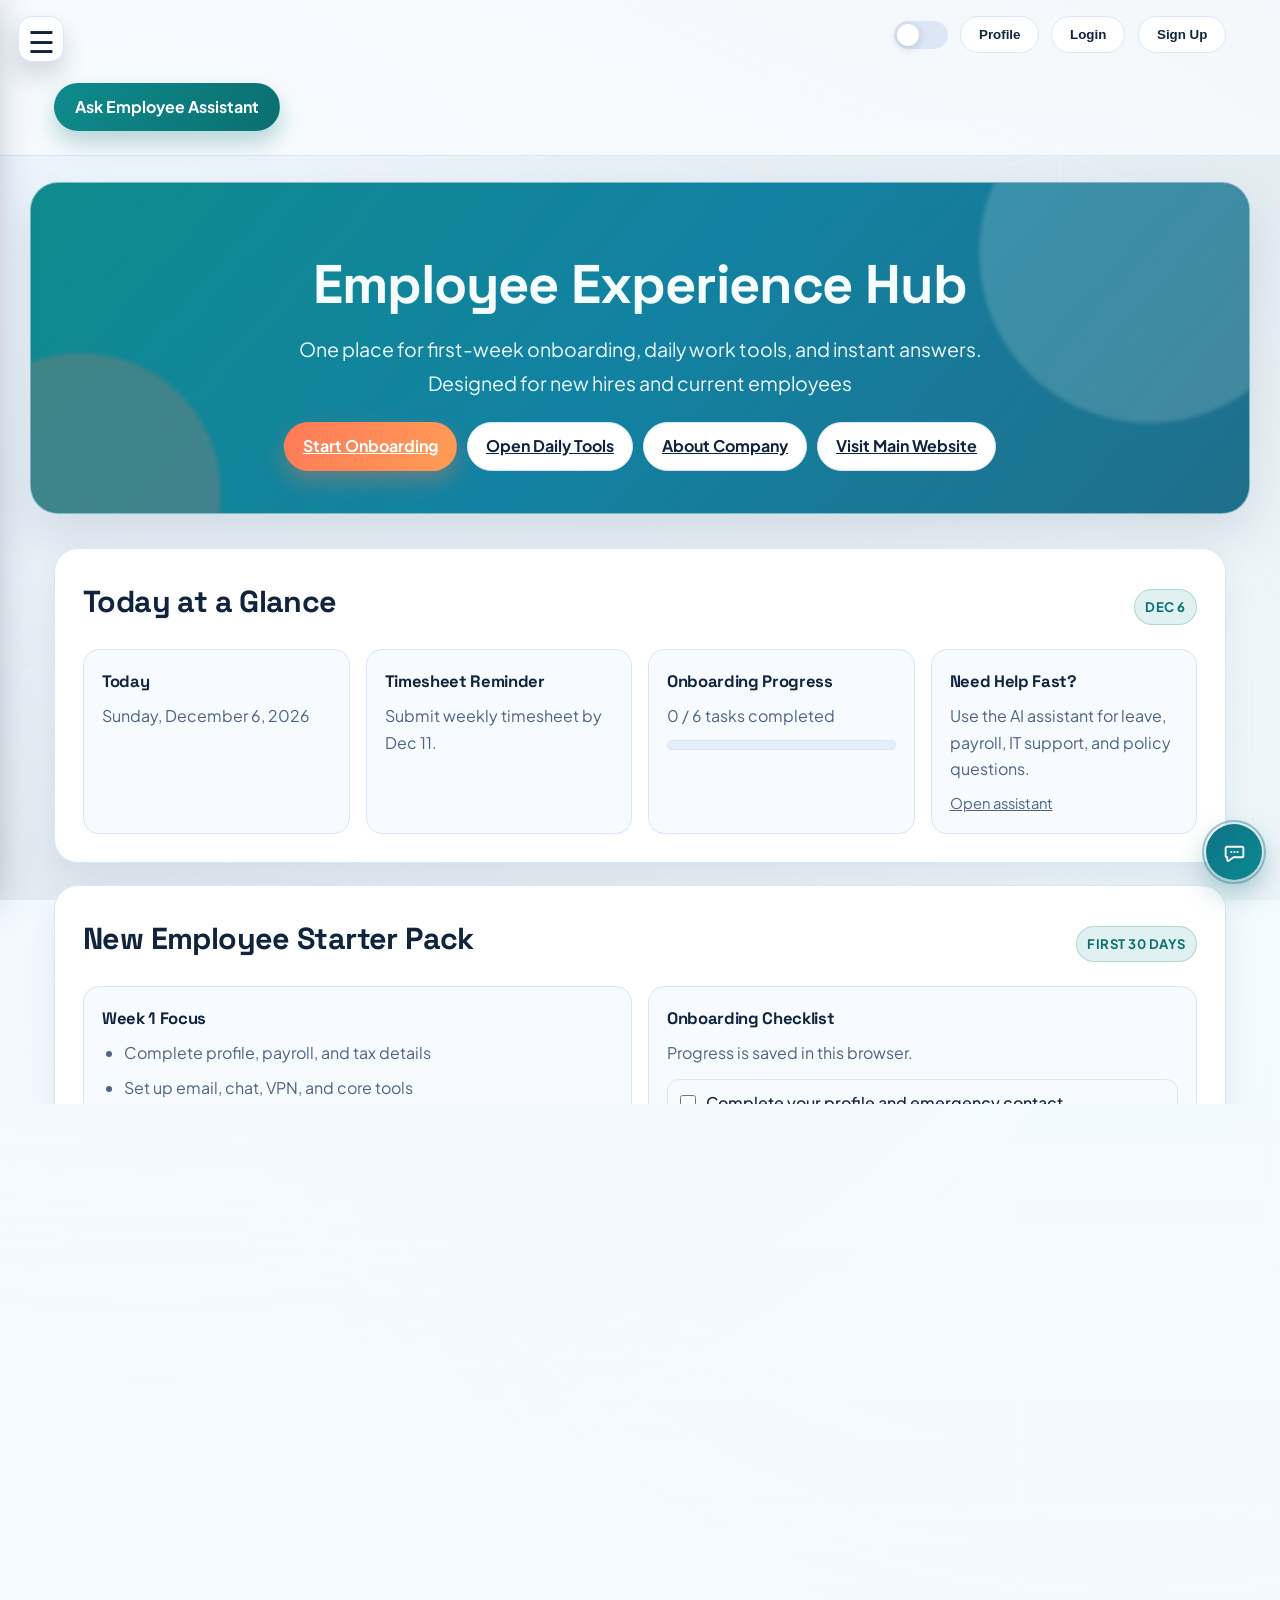
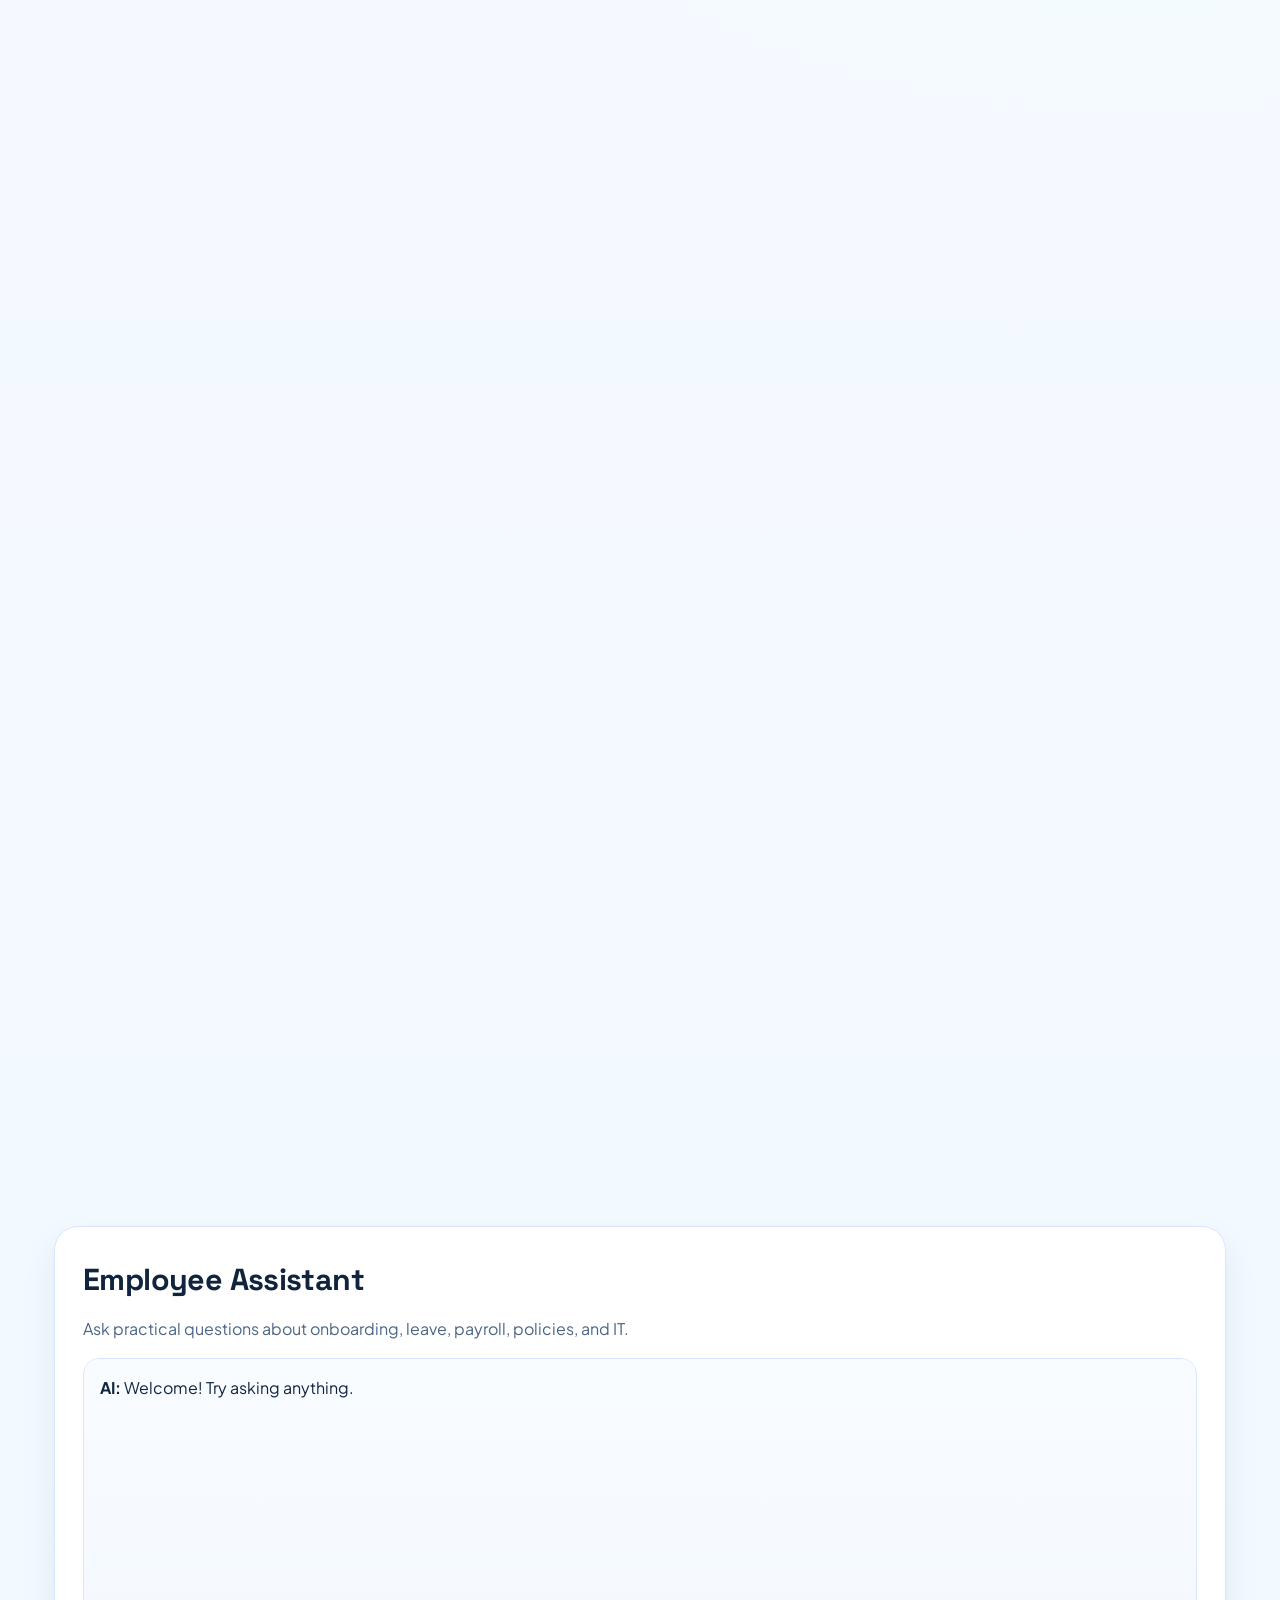
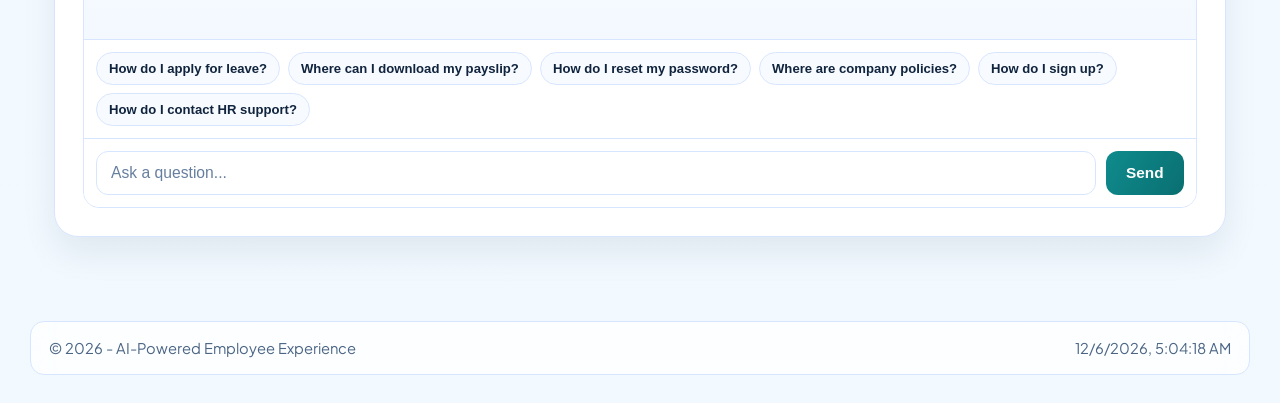
==== commit 54e65dc9: "fd-bugsfix" ====
--- a/index.html
+++ b/index.html
@@ -231,6 +231,7 @@
         <a href="#new-employee" class="btn-primary">Start Onboarding</a>
         <a href="#current-employee" class="btn-secondary">Open Daily Tools</a>
         <a href="about-company.html" class="btn-secondary">About Company</a>
+        <a href="https://site-ro6spzf55.godaddysites.com/" class="btn-secondary" target="_blank" rel="noopener noreferrer">Visit Main Website</a>
       </div>
     </div>
   </div>
@@ -426,38 +427,81 @@
   <div class="popup-bg" id="popupBg" onclick="closePopup()">
     <div class="popup" onclick="event.stopPropagation()">
       <h2 id="popupTitle"></h2>
-
-      <div id="loginForm" style="display:none;">
-        <input id="liEmail" type="email" placeholder="Email" />
-        <input id="liPassword" type="password" placeholder="Password" />
-        <p style="margin:8px 0 0; text-align:right;">
-          <a href="forgot.html" style="font-size:0.86rem; color:#0a6f71; text-decoration:none;">Request password reset</a>
+      <p class="popup-subtitle" id="popupSubtitle"></p>
+
+      <div id="loginForm" class="auth-form" style="display:none;">
+        <label for="liEmail" class="field-label">Work Email</label>
+        <input id="liEmail" type="email" placeholder="you@company.com" />
+        <label for="liPassword" class="field-label">Password</label>
+        <input id="liPassword" type="password" placeholder="Enter your password" />
+        <p class="auth-note-row">
+          <a href="forgot.html" class="auth-note-link">Request password reset</a>
         </p>
-        <button onclick="handleLogin()" style="width:100%;">Login</button>
-      </div>
-
-      <div id="signupForm" style="display:none;">
-        <input id="suName" type="text" placeholder="Full Name" />
-        <input id="suEmail" type="email" placeholder="Email" />
-        <input id="suPassword" type="password" placeholder="Password" />
-        <select id="suRole" aria-label="Signup role">
+        <button onclick="handleLogin()" class="auth-submit-btn">Login</button>
+        <p class="auth-footer-copy">New here? <a href="#" class="auth-switch-link" onclick="openPopup('signup'); return false;">Sign up</a></p>
+      </div>
+
+      <div id="signupForm" class="auth-form" style="display:none;">
+        <label for="suName" class="field-label">Full Name</label>
+        <input id="suName" type="text" placeholder="Enter your full name" />
+        <label for="suEmail" class="field-label">Email</label>
+        <input id="suEmail" type="email" placeholder="you@company.com" />
+        <label for="suPassword" class="field-label">Password</label>
+        <input id="suPassword" type="password" minlength="8" maxlength="64" placeholder="Create a strong password" />
+        <label for="suConfirmPassword" class="field-label">Confirm Password</label>
+        <input id="suConfirmPassword" type="password" minlength="8" maxlength="64" placeholder="Re-enter your password" />
+        <p class="auth-footer-copy">Use 8-64 chars with uppercase, lowercase, number, and special character.</p>
+        <label for="suRole" class="field-label">Account Role</label>
+        <select id="suRole" aria-label="Signup role" onchange="toggleAdminCodeField()">
           <option value="user" selected>User</option>
           <option value="admin">Admin</option>
         </select>
-        <button onclick="handleSignup()" style="width:100%;">Sign Up</button>
-      </div>
-
-      <br />
-      <button onclick="closePopup()" style="width:100%;">Close</button>
+        <div id="adminCodeWrap" style="display:none;">
+          <label for="suAdminCode" class="field-label">Admin Verification Code</label>
+          <input id="suAdminCode" type="password" placeholder="Enter admin verification code" />
+        </div>
+        <button onclick="handleSignup()" class="auth-submit-btn">Create Account</button>
+        <p class="auth-footer-copy">Already have an account? <a href="#" class="auth-switch-link" onclick="openPopup('login'); return false;">Login</a></p>
+      </div>
+
+      <button onclick="closePopup()" class="auth-close-btn">Close</button>
     </div>
   </div>
 
   <script>
-    const isLocalhost =
-      location.hostname === "localhost" || location.hostname === "127.0.0.1";
-    const API = isLocalhost
-      ? "http://127.0.0.1:10000/api"
-      : "https://ai-backend-1-7kxh.onrender.com/api";
+    const LOCAL_BACKEND = "http://127.0.0.1:5000";
+    const LIVE_BACKEND = "https://ai-backend-1-7kxh.onrender.com";
+    const API_OVERRIDE_KEY = "apiBaseOverride";
+
+    function normalizeBaseUrl(url) {
+      const raw = String(url || "").trim();
+      if (!raw) return "";
+      try {
+        const parsed = new URL(raw);
+        if (parsed.protocol !== "http:" && parsed.protocol !== "https:") return "";
+        return parsed.origin;
+      } catch {
+        return "";
+      }
+    }
+
+    function resolveApiBase() {
+      const params = new URLSearchParams(location.search);
+      const queryOverride = normalizeBaseUrl(params.get("api"));
+      if (queryOverride) {
+        localStorage.setItem(API_OVERRIDE_KEY, queryOverride);
+        return queryOverride;
+      }
+
+      const savedOverride = normalizeBaseUrl(localStorage.getItem(API_OVERRIDE_KEY));
+      if (savedOverride) return savedOverride;
+
+      const isLocalhost =
+        location.hostname === "localhost" || location.hostname === "127.0.0.1";
+      return isLocalhost ? LOCAL_BACKEND : LIVE_BACKEND;
+    }
+
+    const API = `${resolveApiBase()}/api`;
 
     const ONBOARDING_STORAGE_KEY = "onboardingChecklistV1";
     const onboardingItems = [
@@ -494,8 +538,13 @@
     function openPopup(type) {
       document.getElementById("popupBg").style.display = "flex";
       document.getElementById("popupTitle").textContent = type === "login" ? "Login" : "Sign Up";
+      document.getElementById("popupSubtitle").textContent =
+        type === "login"
+          ? "Welcome back. Access your employee workspace."
+          : "Create your account to get started in minutes.";
       document.getElementById("loginForm").style.display = type === "login" ? "block" : "none";
       document.getElementById("signupForm").style.display = type === "signup" ? "block" : "none";
+      if (type === "signup") toggleAdminCodeField();
     }
 
     function closePopup() {
@@ -521,6 +570,43 @@
       return /^[^\s@]+@[^\s@]+\.[^\s@]{2,}$/i.test(String(email || "").trim());
     }
 
+    function validatePasswordPolicy(password) {
+      const value = String(password || "");
+
+      if (value.length < 8 || value.length > 64) {
+        return "Password must be 8-64 characters and include uppercase, lowercase, number, and special character.";
+      }
+      if (/\s/.test(value)) {
+        return "Password cannot contain spaces.";
+      }
+      if (!/[a-z]/.test(value)) {
+        return "Password must include at least one lowercase letter.";
+      }
+      if (!/[A-Z]/.test(value)) {
+        return "Password must include at least one uppercase letter.";
+      }
+      if (!/[0-9]/.test(value)) {
+        return "Password must include at least one number.";
+      }
+      if (!/[^A-Za-z0-9]/.test(value)) {
+        return "Password must include at least one special character.";
+      }
+
+      return "";
+    }
+
+    function toggleAdminCodeField() {
+      const roleSelect = document.getElementById("suRole");
+      const adminCodeWrap = document.getElementById("adminCodeWrap");
+      const adminCodeInput = document.getElementById("suAdminCode");
+      if (!roleSelect || !adminCodeWrap || !adminCodeInput) return;
+
+      const isAdmin = roleSelect.value === "admin";
+      adminCodeWrap.style.display = isAdmin ? "block" : "none";
+      adminCodeInput.required = isAdmin;
+      if (!isAdmin) adminCodeInput.value = "";
+    }
+
     let isSignupSubmitting = false;
 
     /* SIGNUP */
@@ -530,16 +616,31 @@
       const name = document.getElementById("suName").value.trim();
       const email = document.getElementById("suEmail").value.trim().toLowerCase();
       const password = document.getElementById("suPassword").value;
+      const confirmPassword = document.getElementById("suConfirmPassword").value;
       const roleValue = document.getElementById("suRole")?.value || "user";
       const role = roleValue === "admin" ? "admin" : "user";
+      const adminCode = String(document.getElementById("suAdminCode")?.value || "").trim();
       const signupSubmitBtn = document.querySelector("#signupForm button");
 
-      if (!name || !email || !password) {
+      if (!name || !email || !password || !confirmPassword) {
         alert("Please fill all signup fields");
         return;
       }
+      if (password !== confirmPassword) {
+        alert("Password and confirm password must match.");
+        return;
+      }
       if (!isValidEmail(email)) {
         alert("Please enter a valid email address (example: name@gmail.com).");
+        return;
+      }
+      const passwordPolicyError = validatePasswordPolicy(password);
+      if (passwordPolicyError) {
+        alert(passwordPolicyError);
+        return;
+      }
+      if (role === "admin" && !adminCode) {
+        alert("Admin verification code is required for admin account signup.");
         return;
       }
 
@@ -553,11 +654,37 @@
         const res = await fetch(`${API}/auth/signup`, {
           method: "POST",
           headers: { "Content-Type": "application/json" },
-          body: JSON.stringify({ name, email, password, role })
+          body: JSON.stringify({ name, email, password, role, adminCode })
         });
 
         const data = await res.json();
-        alert(data.msg || "Signup successful");
+        if (!res.ok) {
+          alert(data.msg || "Signup failed");
+          return;
+        }
+
+        const loginRes = await fetch(`${API}/auth/login`, {
+          method: "POST",
+          headers: { "Content-Type": "application/json" },
+          body: JSON.stringify({ email, password })
+        });
+        const loginData = await loginRes.json().catch(() => ({}));
+
+        if (!loginRes.ok) {
+          alert(`${data.msg || "Signup successful"} Please login manually.`);
+          document.getElementById("liEmail").value = email;
+          openPopup("login");
+          return;
+        }
+
+        localStorage.setItem("token", loginData.token);
+        localStorage.setItem("user", JSON.stringify(loginData.user));
+        alert(`${data.msg || "Signup successful"} Logged in successfully.`);
+        closePopup();
+        loadAdminPanel();
+        renderPersonalizedWelcome();
+        updateAuthUI();
+        if (window.refreshChatSuggestions) window.refreshChatSuggestions();
       } catch (error) {
         alert("Signup failed");
         console.error(error);
@@ -565,7 +692,7 @@
         isSignupSubmitting = false;
         if (signupSubmitBtn) {
           signupSubmitBtn.disabled = false;
-          signupSubmitBtn.textContent = "Sign Up";
+          signupSubmitBtn.textContent = "Create Account";
         }
       }
     }
@@ -668,8 +795,9 @@
                 <div class="admin-reset-row">
                   <input
                     type="password"
-                    minlength="6"
-                    placeholder="Set new password (min 6 characters)"
+                    minlength="8"
+                    maxlength="64"
+                    placeholder="Set strong password (8-64, upper/lower/number/special)"
                     data-reset-password="${escapeHtml(u._id || "")}"
                   />
                   <button
@@ -694,8 +822,9 @@
             const input = userList.querySelector(`[data-reset-password="${userId}"]`);
             const password = input ? String(input.value || "") : "";
 
-            if (password.length < 6) {
-              alert("Password must be at least 6 characters.");
+            const passwordPolicyError = validatePasswordPolicy(password);
+            if (passwordPolicyError) {
+              alert(passwordPolicyError);
               return;
             }
 
--- a/css/popup.css
+++ b/css/popup.css
@@ -8,50 +8,213 @@
   align-items: center;
   width: 100%;
   height: 100%;
-  background: rgba(10, 18, 34, 0.58);
-  backdrop-filter: blur(6px);
+  padding: 16px;
+  background:
+    radial-gradient(circle at 12% 18%, rgba(15, 139, 141, 0.28) 0%, transparent 36%),
+    radial-gradient(circle at 88% 16%, rgba(255, 122, 89, 0.24) 0%, transparent 32%),
+    rgba(7, 14, 28, 0.56);
+  backdrop-filter: blur(7px);
 }
 
 .popup {
   position: relative;
   z-index: 100000;
-  width: min(92vw, 390px);
-  padding: 28px;
+  width: min(94vw, 430px);
+  padding: 26px 24px 22px;
+  background:
+    linear-gradient(180deg, #ffffff 0%, #f5fbff 100%);
+  border-radius: 22px;
+  border: 1px solid rgba(15, 139, 141, 0.16);
+  box-shadow:
+    0 22px 44px rgba(15, 24, 44, 0.22),
+    0 8px 20px rgba(15, 24, 44, 0.12);
+  color: var(--text);
+  animation: popup-in 0.22s ease-out;
+}
+
+@keyframes popup-in {
+  from {
+    transform: translateY(10px) scale(0.98);
+    opacity: 0;
+  }
+  to {
+    transform: translateY(0) scale(1);
+    opacity: 1;
+  }
+}
+
+.popup h2 {
+  margin: 0;
+  font-size: 1.52rem;
+  line-height: 1.2;
+  letter-spacing: 0.01em;
+  color: #0d2740;
+}
+
+.popup-subtitle {
+  margin: 8px 0 16px;
+  font-size: 0.94rem;
+  color: #4c6079;
+}
+
+.popup .auth-form {
+  text-align: left;
+}
+
+.popup .field-label {
+  display: block;
+  margin: 0 0 6px;
+  font-size: 0.82rem;
+  font-weight: 700;
+  letter-spacing: 0.02em;
+  color: #214466;
+}
+
+.popup input,
+.popup select {
+  width: 100%;
+  margin: 0 0 12px;
+  padding: 12px 13px;
+  border: 1px solid rgba(33, 68, 102, 0.22);
+  border-radius: 12px;
+  font-size: 0.96rem;
   background: #ffffff;
-  border-radius: 20px;
-  border: 1px solid var(--line);
-  box-shadow: var(--shadow);
-  text-align: center;
-  color: var(--text);
-}
-
-.popup h2 {
-  margin-bottom: 8px;
-}
-
-.popup input {
-  width: 100%;
-  margin: 10px 0;
-  padding: 12px 14px;
-  border: 1px solid var(--line);
-  border-radius: 10px;
-  font-size: 0.96rem;
-  background: var(--surface);
-  color: var(--text);
+  color: #0d2740;
+  transition: border-color 0.18s ease, box-shadow 0.18s ease;
+}
+
+.popup select {
+  appearance: none;
+  background-image:
+    linear-gradient(45deg, transparent 50%, #2a6073 50%),
+    linear-gradient(135deg, #2a6073 50%, transparent 50%),
+    linear-gradient(180deg, #ffffff, #ffffff);
+  background-position:
+    calc(100% - 18px) calc(1em + 2px),
+    calc(100% - 13px) calc(1em + 2px),
+    100% 0;
+  background-size:
+    5px 5px,
+    5px 5px,
+    2.4em 2.4em;
+  background-repeat: no-repeat;
+}
+
+.popup input:focus,
+.popup select:focus {
+  outline: none;
+  border-color: rgba(15, 139, 141, 0.58);
+  box-shadow: 0 0 0 4px rgba(15, 139, 141, 0.14);
 }
 
 .popup button {
   border: none;
   border-radius: 12px;
-  padding: 11px 14px;
+  padding: 12px 14px;
   font-weight: 700;
   cursor: pointer;
+  transition: transform 0.14s ease, box-shadow 0.18s ease, filter 0.18s ease;
+}
+
+.popup button:hover {
+  transform: translateY(-1px);
+}
+
+.popup button:active {
+  transform: translateY(0);
+}
+
+.popup .auth-submit-btn {
+  width: 100%;
+  margin-top: 4px;
+  background: linear-gradient(120deg, #0f8b8d, #145e71);
+  color: #ffffff;
+  box-shadow: 0 10px 18px rgba(20, 94, 113, 0.24);
+}
+
+.popup .auth-submit-btn:hover {
+  filter: brightness(1.02);
+  box-shadow: 0 13px 22px rgba(20, 94, 113, 0.28);
+}
+
+.popup .auth-close-btn {
+  width: 100%;
+  margin-top: 12px;
   background: var(--surface-soft);
   color: var(--text);
 }
 
-.popup #loginForm button,
-.popup #signupForm button {
-  background: linear-gradient(120deg, var(--primary), var(--primary-strong));
-  color: #ffffff;
-}
+.popup .auth-note-row {
+  margin: 2px 0 8px;
+  text-align: right;
+}
+
+.popup .auth-note-link {
+  font-size: 0.84rem;
+  color: #1d6f83;
+  text-decoration: none;
+  font-weight: 600;
+}
+
+.popup .auth-note-link:hover {
+  text-decoration: underline;
+}
+
+.popup .auth-footer-copy {
+  margin-top: 12px;
+  text-align: center;
+  font-size: 0.83rem;
+  color: #5d728b;
+}
+
+.popup .auth-switch-link {
+  color: #116f84;
+  font-weight: 700;
+  text-decoration: none;
+}
+
+.popup .auth-switch-link:hover {
+  text-decoration: underline;
+}
+
+body.dark .popup {
+  background: linear-gradient(180deg, #13243a 0%, #102033 100%);
+  border-color: rgba(128, 186, 207, 0.2);
+  color: #e8f2ff;
+}
+
+body.dark .popup h2 {
+  color: #e9f4ff;
+}
+
+body.dark .popup-subtitle,
+body.dark .popup .field-label,
+body.dark .popup .auth-footer-copy {
+  color: #b7d2ea;
+}
+
+body.dark .popup .auth-switch-link {
+  color: #91d7f0;
+}
+
+body.dark .popup input,
+body.dark .popup select {
+  background: #0d1a2b;
+  color: #e8f2ff;
+  border-color: rgba(137, 180, 206, 0.28);
+}
+
+body.dark .popup select {
+  background-image:
+    linear-gradient(45deg, transparent 50%, #84b7cc 50%),
+    linear-gradient(135deg, #84b7cc 50%, transparent 50%),
+    linear-gradient(180deg, #0d1a2b, #0d1a2b);
+}
+
+@media (max-width: 520px) {
+  .popup {
+    width: min(95vw, 430px);
+    padding: 22px 16px 16px;
+    border-radius: 18px;
+  }
+}
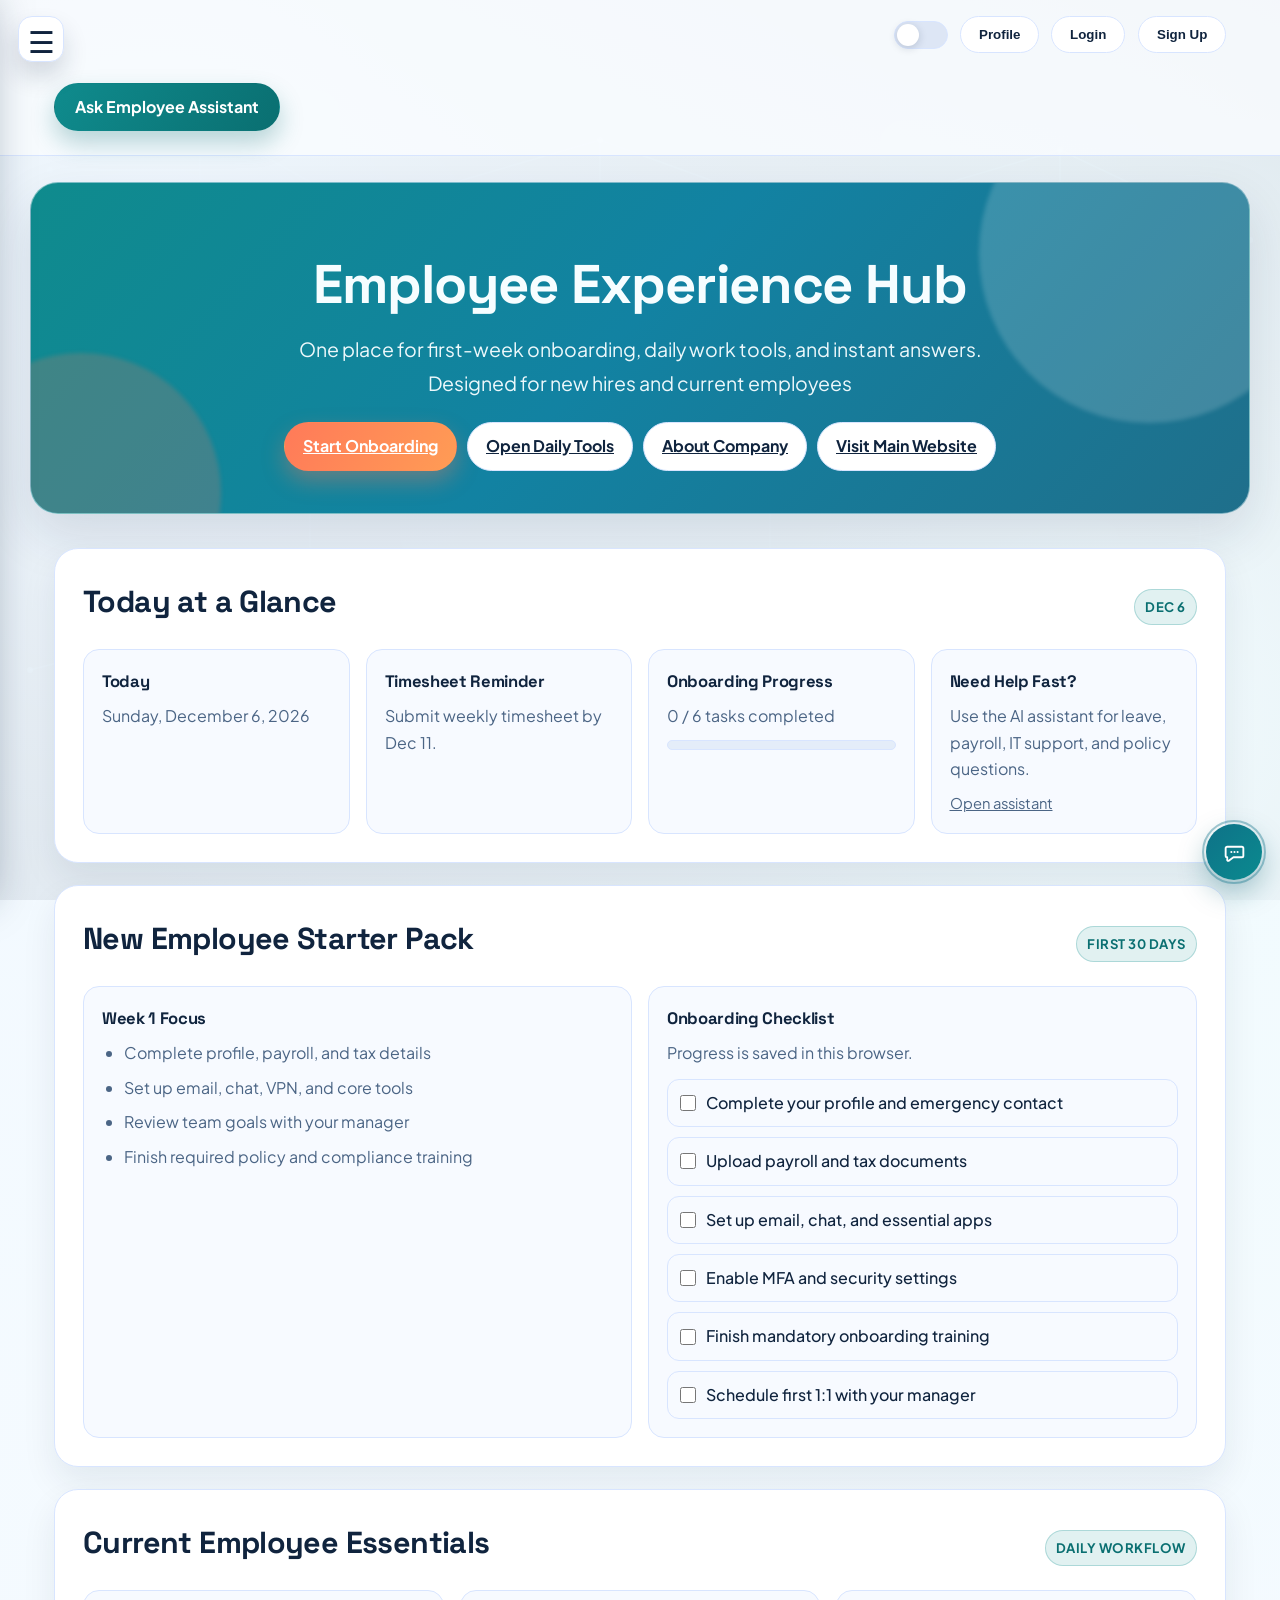
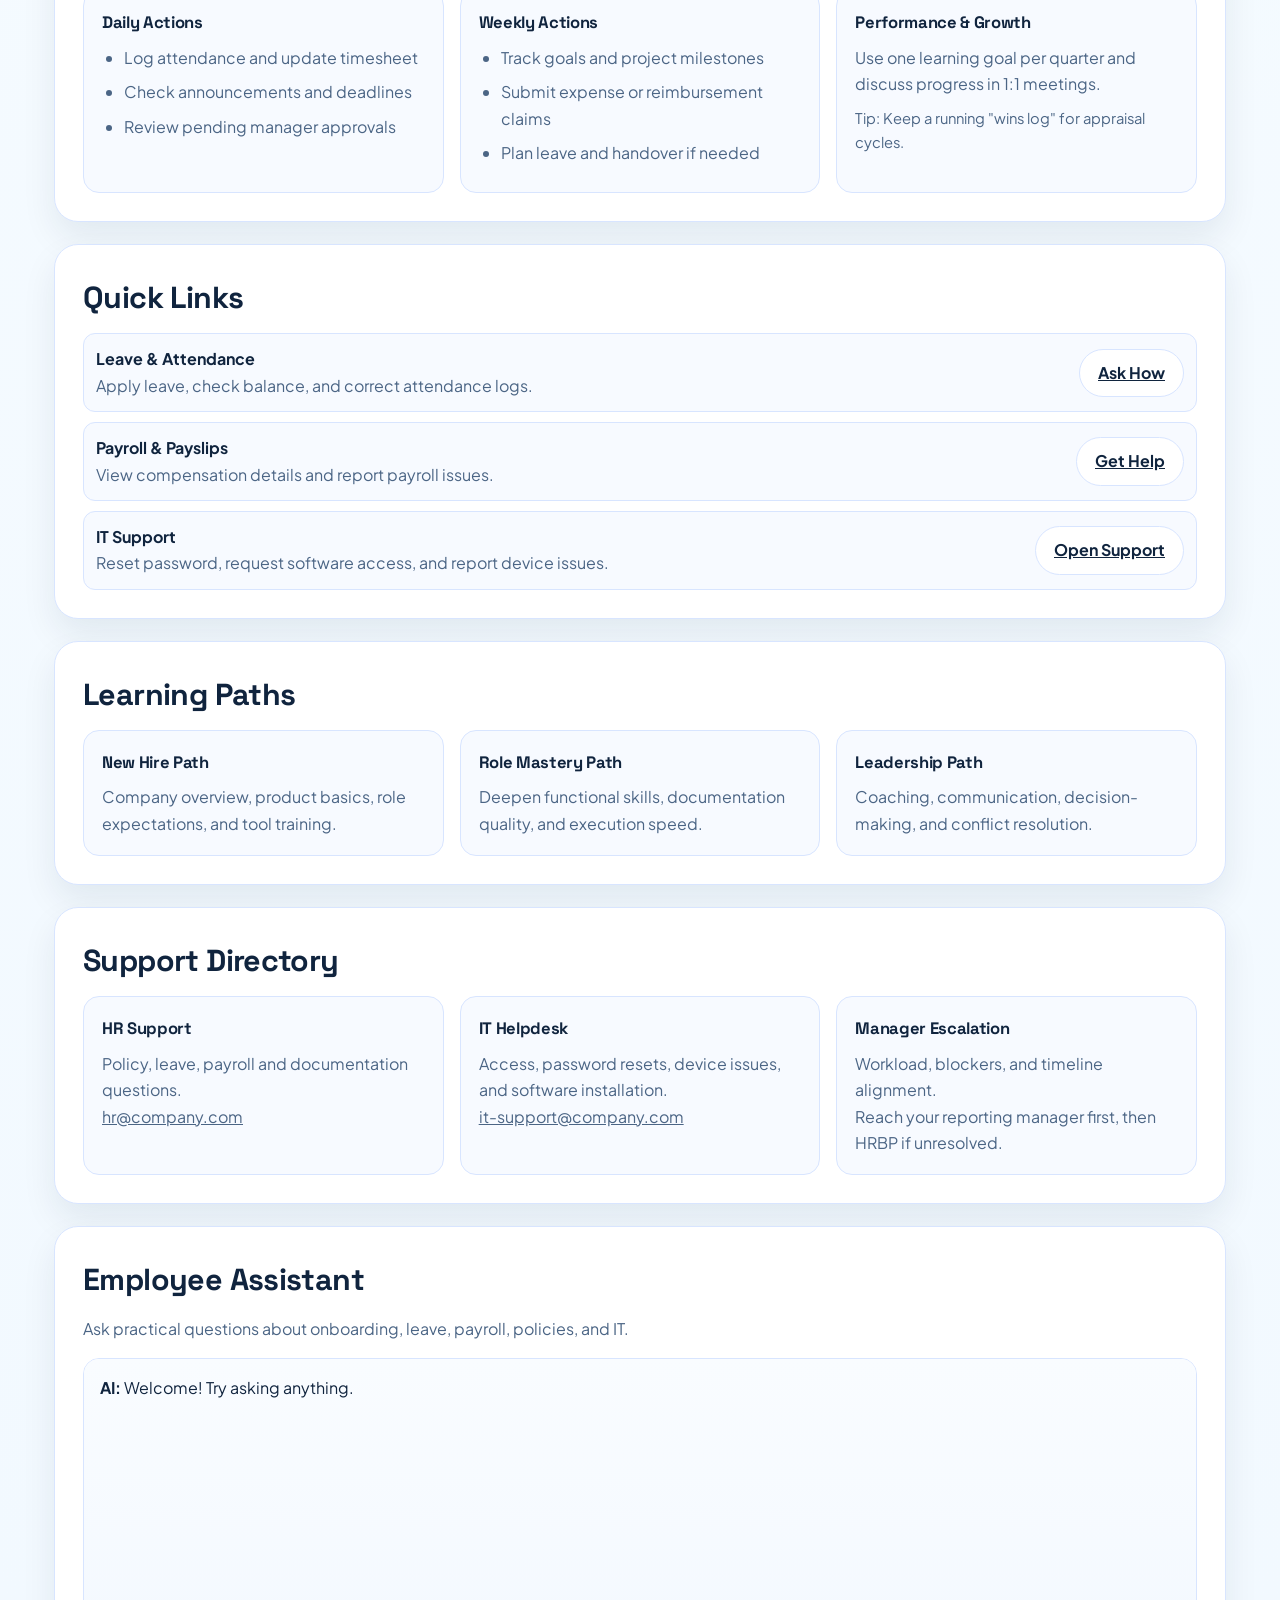
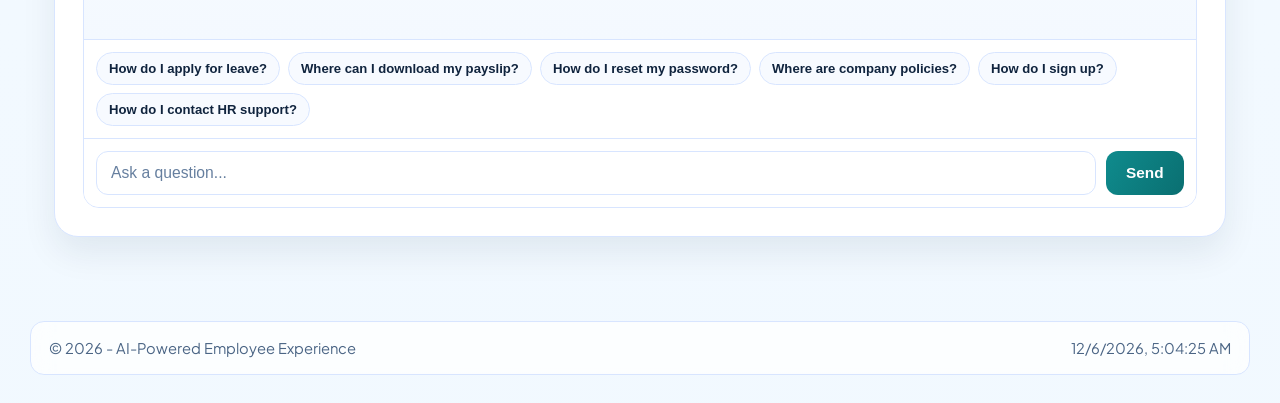
==== commit 6992977d: "fd-bugsfix" ====
--- a/index.html
+++ b/index.html
@@ -471,37 +471,9 @@
   <script>
     const LOCAL_BACKEND = "http://127.0.0.1:5000";
     const LIVE_BACKEND = "https://ai-backend-1-7kxh.onrender.com";
-    const API_OVERRIDE_KEY = "apiBaseOverride";
-
-    function normalizeBaseUrl(url) {
-      const raw = String(url || "").trim();
-      if (!raw) return "";
-      try {
-        const parsed = new URL(raw);
-        if (parsed.protocol !== "http:" && parsed.protocol !== "https:") return "";
-        return parsed.origin;
-      } catch {
-        return "";
-      }
-    }
-
-    function resolveApiBase() {
-      const params = new URLSearchParams(location.search);
-      const queryOverride = normalizeBaseUrl(params.get("api"));
-      if (queryOverride) {
-        localStorage.setItem(API_OVERRIDE_KEY, queryOverride);
-        return queryOverride;
-      }
-
-      const savedOverride = normalizeBaseUrl(localStorage.getItem(API_OVERRIDE_KEY));
-      if (savedOverride) return savedOverride;
-
-      const isLocalhost =
-        location.hostname === "localhost" || location.hostname === "127.0.0.1";
-      return isLocalhost ? LOCAL_BACKEND : LIVE_BACKEND;
-    }
-
-    const API = `${resolveApiBase()}/api`;
+    const isLocalhost =
+      location.hostname === "localhost" || location.hostname === "127.0.0.1";
+    const API = `${isLocalhost ? LOCAL_BACKEND : LIVE_BACKEND}/api`;
 
     const ONBOARDING_STORAGE_KEY = "onboardingChecklistV1";
     const onboardingItems = [
